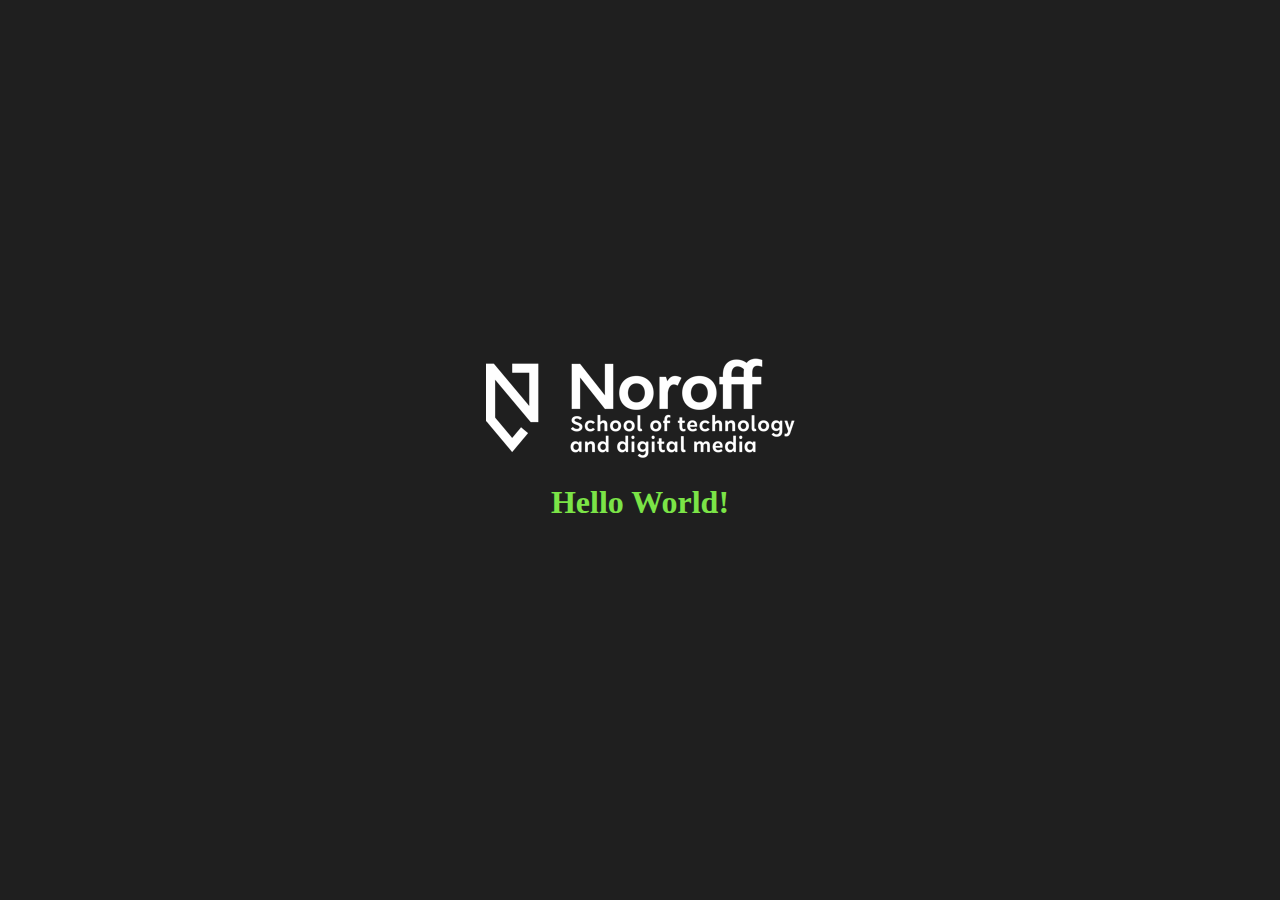
==== index.html @ c2b70118 "Initial commit" ====
<!DOCTYPE html>
<html lang="en">
<head>
  <meta charset="UTF-8">
  <meta name="viewport" content="width=device-width, initial-scale=1.0">
  <title>Example Title, replace me!</title>
  <link rel="stylesheet" href="src/css/styles.css">
</head>
<body class="centered">
  <div>
    <img src="/assets/images/noroff-logo.png" alt="Noroff Logo">
    <h1>Hello World!</h1>
  </div>
</body>
</html>
---- src/css/styles.css ----
/* Use import to split up your CSS into manageable chunks */
@import url("./_reset.css");
/* Files that are only needed to be imported are called partials */
/* These are marked with an underscore: */
@import url("./_variables.css");
/* Feel free to add as many of these imports as you need */

body {
  color: var(--color-primary);
  background-color: var(--color-secondary);
}

.centered {
  display: flex;
  justify-content: center;
  align-items: center;
  justify-content: center;
  text-align: center;
}
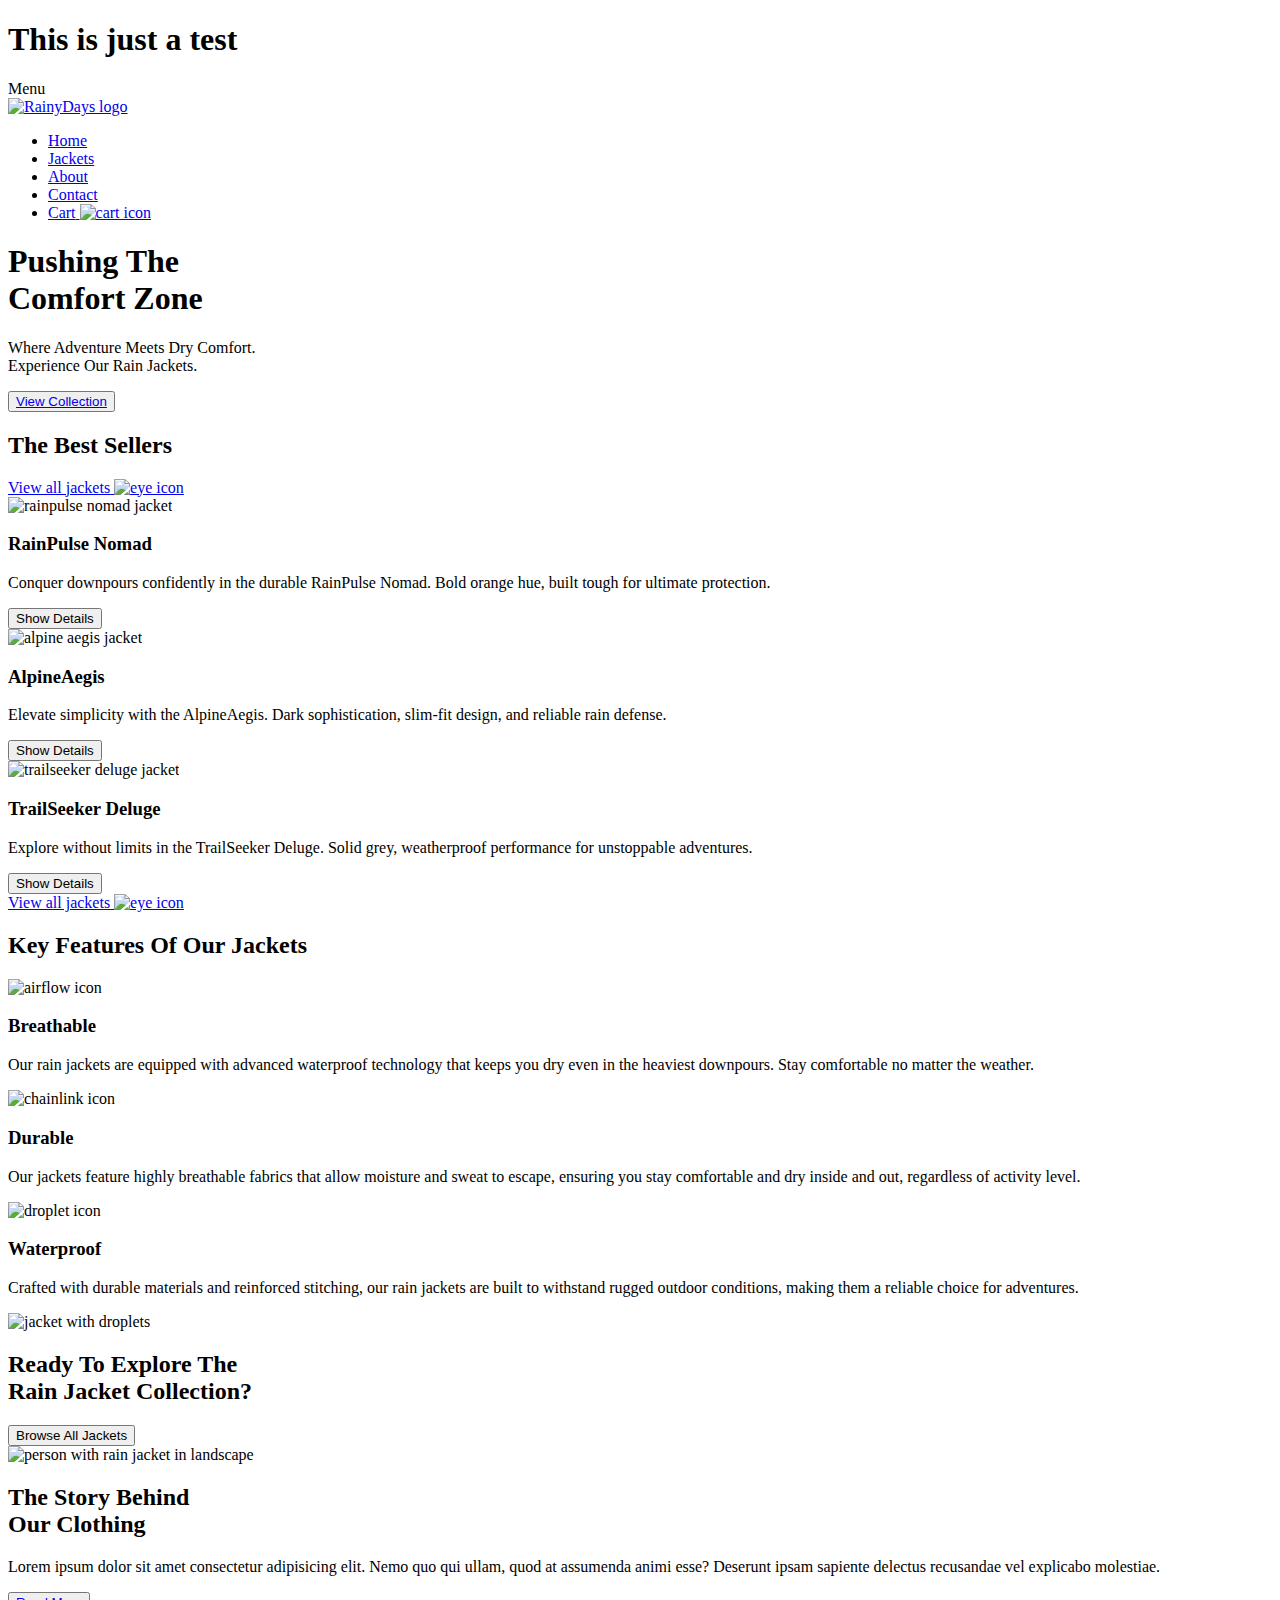
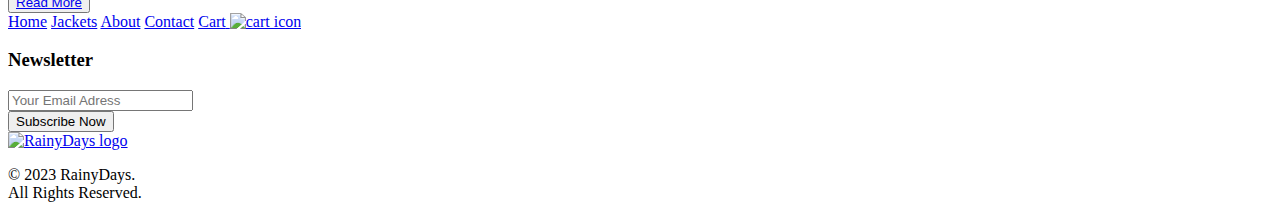
==== commit 3eda537f: "this is just a test" ====
--- a/index.html
+++ b/index.html
@@ -1,15 +1,195 @@
 <!DOCTYPE html>
 <html lang="en">
+
 <head>
   <meta charset="UTF-8">
+  <meta http-equiv="X-UA-Compatible" content="IE=edge">
   <meta name="viewport" content="width=device-width, initial-scale=1.0">
-  <title>Example Title, replace me!</title>
-  <link rel="stylesheet" href="src/css/styles.css">
+  <meta name="description"
+    content="Welcome to our online store for rain jackets. Discover the latest fashion trends and the best rain jackets. Stay dry in style.">
+  <link rel="preconnect" href="https://fonts.googleapis.com">
+  <link rel="preconnect" href="https://fonts.gstatic.com" crossorigin>
+  <link
+    href="https://fonts.googleapis.com/css2?family=Montserrat:wght@400;700&family=Open+Sans:wght@400;600;700&display=swap"
+    rel="stylesheet">
+  <link rel="stylesheet" href="/src/css/_styles.css">
+  <link rel="stylesheet" href="/src/css/_global.css">
+  <link rel="stylesheet" href="/src/css/_variables.css">
+  <title>Rainydays – jacket shop</title>
+  <script src="/js/nav.js" defer></script>
 </head>
-<body class="centered">
-  <div>
-    <img src="/assets/images/noroff-logo.png" alt="Noroff Logo">
-    <h1>Hello World!</h1>
+
+<body>
+  <header>
+
+    <h1>This is just a test</h1>
+
+    <div class="wrapper">
+
+      <div class="mobile-nav-toggle" id="mobile-nav-toggle" aria-controls="primary-navigation" aria-expanded="false">
+        <span class="sr-only">Menu</span></div>
+
+      <a href="index.html"><img class="logo" src="/images/logo-white.svg" alt="RainyDays logo"></a>
+
+      <nav>
+        <ul id="primary-navigation" data-visible="false" class="primary-navigation flex">
+          <li><a class="active" href="index.html">Home</a></li>
+          <li><a href="jackets.html">Jackets</a></li>
+          <li><a href="about.html">About</a></li>
+          <li><a href="contact.html">Contact</a></li>
+          <li><a href="cart.html" class="link-with-icon">
+              <span class="cart-text">Cart</span>
+              <img class="cart-icon" src="/images/cart-icon.svg" alt="cart icon">
+            </a>
+            </a></li>
+        </ul>
+      </nav>
+    </div>
+  </header>
+
+
+  <section class="hero">
+    <div class="container container--narrow">
+      <h1>Pushing The <br> Comfort Zone</h1>
+      <p class="subhead">Where Adventure Meets Dry Comfort. <br>
+        Experience Our Rain Jackets.</p>
+      <button class="button-2"><a href="jackets.html">View Collection</a></button>
+    </div>
+  </section>
+
+
+  <section class="bg-dark-gradient">
+    <div class="container">
+      <div class="upper-row">
+        <h2 class="bestseller-heading">The Best Sellers</h2>
+        <a class="view-all" href="jackets.html">
+          <span class="view-text">View all jackets</span>
+          <img class="view-icon" src="/images/view-icon.svg" alt="eye icon">
+        </a>
+
+      </div>
+      <div class="split">
+        <div class="content">
+          <img src="/images/image-1.jpg" alt="rainpulse nomad jacket">
+          <h3>RainPulse Nomad</h3>
+          <p>Conquer downpours confidently in the durable RainPulse Nomad. Bold orange hue, built tough for ultimate
+            protection.</p>
+          <a href="product.html"><button>Show Details</button></a>
+        </div>
+        <div class="content">
+          <img src="/images/image-2.jpg" alt="alpine aegis jacket">
+          <h3>AlpineAegis</h3>
+          <p>Elevate simplicity with the AlpineAegis. Dark sophistication, slim-fit design, and reliable rain defense.
+          </p>
+          <a href="product.html"><button>Show Details</button></a>
+        </div>
+        <div class="content desktop-only">
+          <img src="/images/image-3.jpg" alt="trailseeker deluge jacket">
+          <h3>TrailSeeker Deluge</h3>
+          <p>Explore without limits in the TrailSeeker Deluge. Solid grey, weatherproof performance for unstoppable
+            adventures.</p>
+          <a href="product.html"><button>Show Details</button></a>
+        </div>
+        <a class="view-all-mobile" href="jackets.html">
+          <span class="view-text">View all jackets</span>
+          <img class="view-icon" src="/images/view-icon.svg" alt="eye icon">
+        </a>
+      </div>
+    </div>
+  </section>
+
+  <section>
+    <div class="container">
+      <h2 class="features-heading">Key Features Of&nbsp;Our Jackets</h2>
+      <div class="split features">
+        <div>
+          <div class="icon-item">
+            <img src="/images/breathable.svg" alt="airflow icon">
+            <div class="icon-text">
+              <h3>Breathable</h3>
+              <p>Our rain jackets are equipped with advanced waterproof technology that keeps you dry even in the
+                heaviest downpours. Stay comfortable no matter the weather.</p>
+            </div>
+          </div>
+          <div class="icon-item">
+            <img src="/images/durable.svg" alt="chainlink icon">
+            <div class="icon-text">
+              <h3>Durable</h3>
+              <p>Our jackets feature highly breathable fabrics that allow moisture and sweat to escape, ensuring you
+                stay comfortable and dry inside and out, regardless of activity level.</p>
+            </div>
+          </div>
+          <div class="icon-item">
+            <img src="/images/waterproof.svg" alt="droplet icon">
+            <div class="icon-text">
+              <h3>Waterproof</h3>
+              <p>Crafted with durable materials and reinforced stitching, our rain jackets are built to withstand rugged
+                outdoor conditions, making them a reliable choice for adventures.</p>
+            </div>
+          </div>
+
+        </div>
+        <div><img class="droplets" src="/images/waterproof-red.jpg" alt="jacket with droplets"></div>
+      </div>
+    </div>
+  </section>
+
+  <section class="cta-sec">
+    <div class="container">
+      <div class="cta-con">
+        <h2>Ready To Explore The <br> Rain Jacket Collection?</h2>
+        <a href="jackets.html"><button>Browse All Jackets</button></a>
+      </div>
+    </div>
+  </section>
+
+  <section>
+    <div class="container">
+      <div class="split about">
+        <div><img class="lake" src="/images/lake.jpg" alt="person with rain jacket in landscape">
+        </div>
+        <div>
+          <h2>The Story Behind <br> Our Clothing</h2>
+          <p>Lorem ipsum dolor sit amet consectetur adipisicing elit. Nemo quo qui ullam, quod at assumenda animi esse?
+            Deserunt ipsam sapiente delectus recusandae vel explicabo molestiae.</p>
+          <button class="button-2"><a href="about.html">Read More</a></button>
+        </div>
+      </div>
+    </div>
+  </section>
+
+  <footer class="bg-dark">
+    <div class="container">
+      <div class="footer-menu">
+        <div class="footer-content col-1">
+          <a href="index.html">Home</a>
+          <a href="jackets.html">Jackets</a>
+          <a href="about.html">About</a>
+          <a href="contact.html">Contact</a>
+          <a href="cart.html" class="link-with-icon">
+            <span class="cart-text">Cart</span>
+            <img class="cart-icon" src="/images/cart-icon.svg" alt="cart icon">
+          </a>
+
+        </div>
+        <div class="footer-content col-2">
+          <h3>Newsletter</h3>
+          <form action="">
+            <input type="email" placeholder="Your Email Adress" required>
+            <br>
+            <button class="form-button" type="submit">Subscribe Now</button>
+          </form>
+        </div>
+        <div class="footer-content col-3">
+          <a href="index.html"><img class="footer-logo" src="/images/logo-white.svg" alt="RainyDays logo"></a>
+          <p>© 2023 RainyDays. <br> All Rights Reserved.</p>
+        </div>
+      </div>
+    </div>
+  </footer>
+
   </div>
+
 </body>
+
 </html>--- a/src/css/_variables.css
+++ b/src/css/_variables.css
@@ -0,0 +1,7 @@
+/* Use this file to store your useful variables */
+/* This could be colors, fonts, or padding sizes! */
+
+:root {
+  --color-primary: #7be447;
+  --color-secondary: #1f1f1f;
+}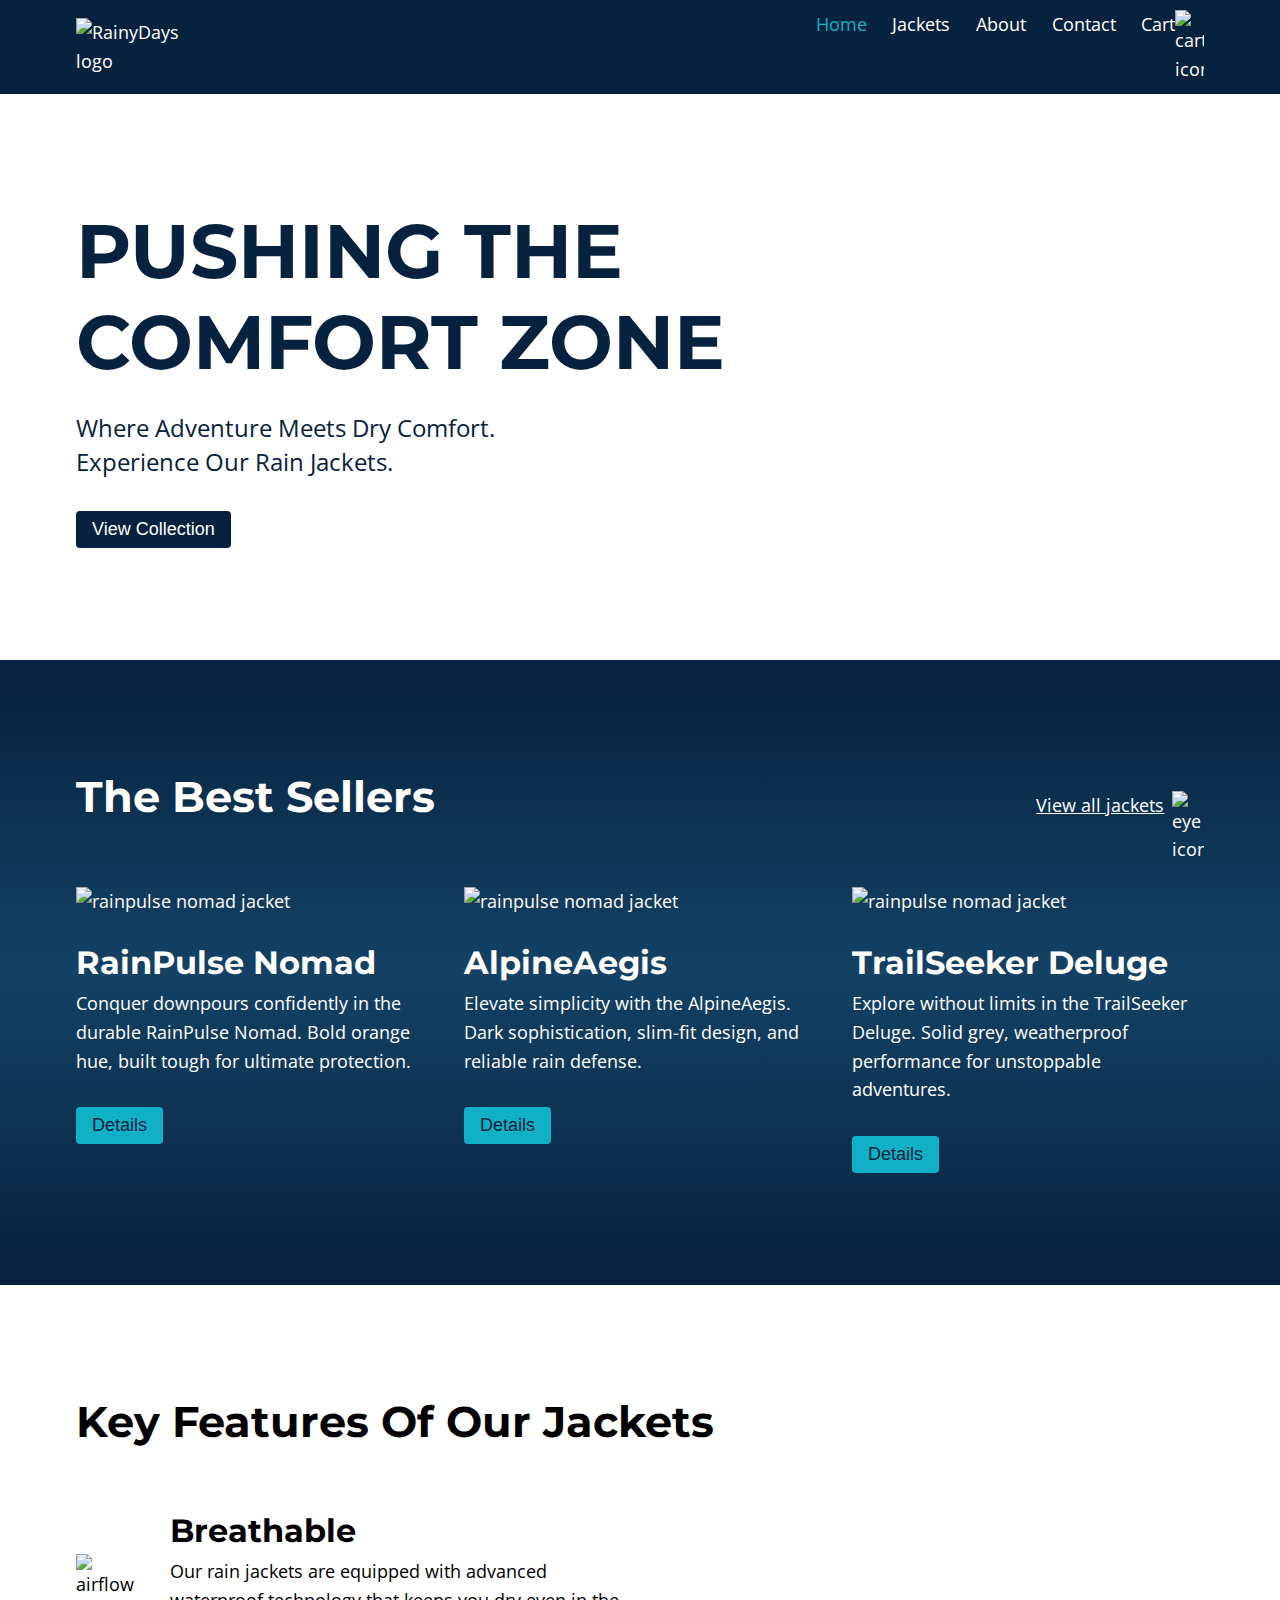
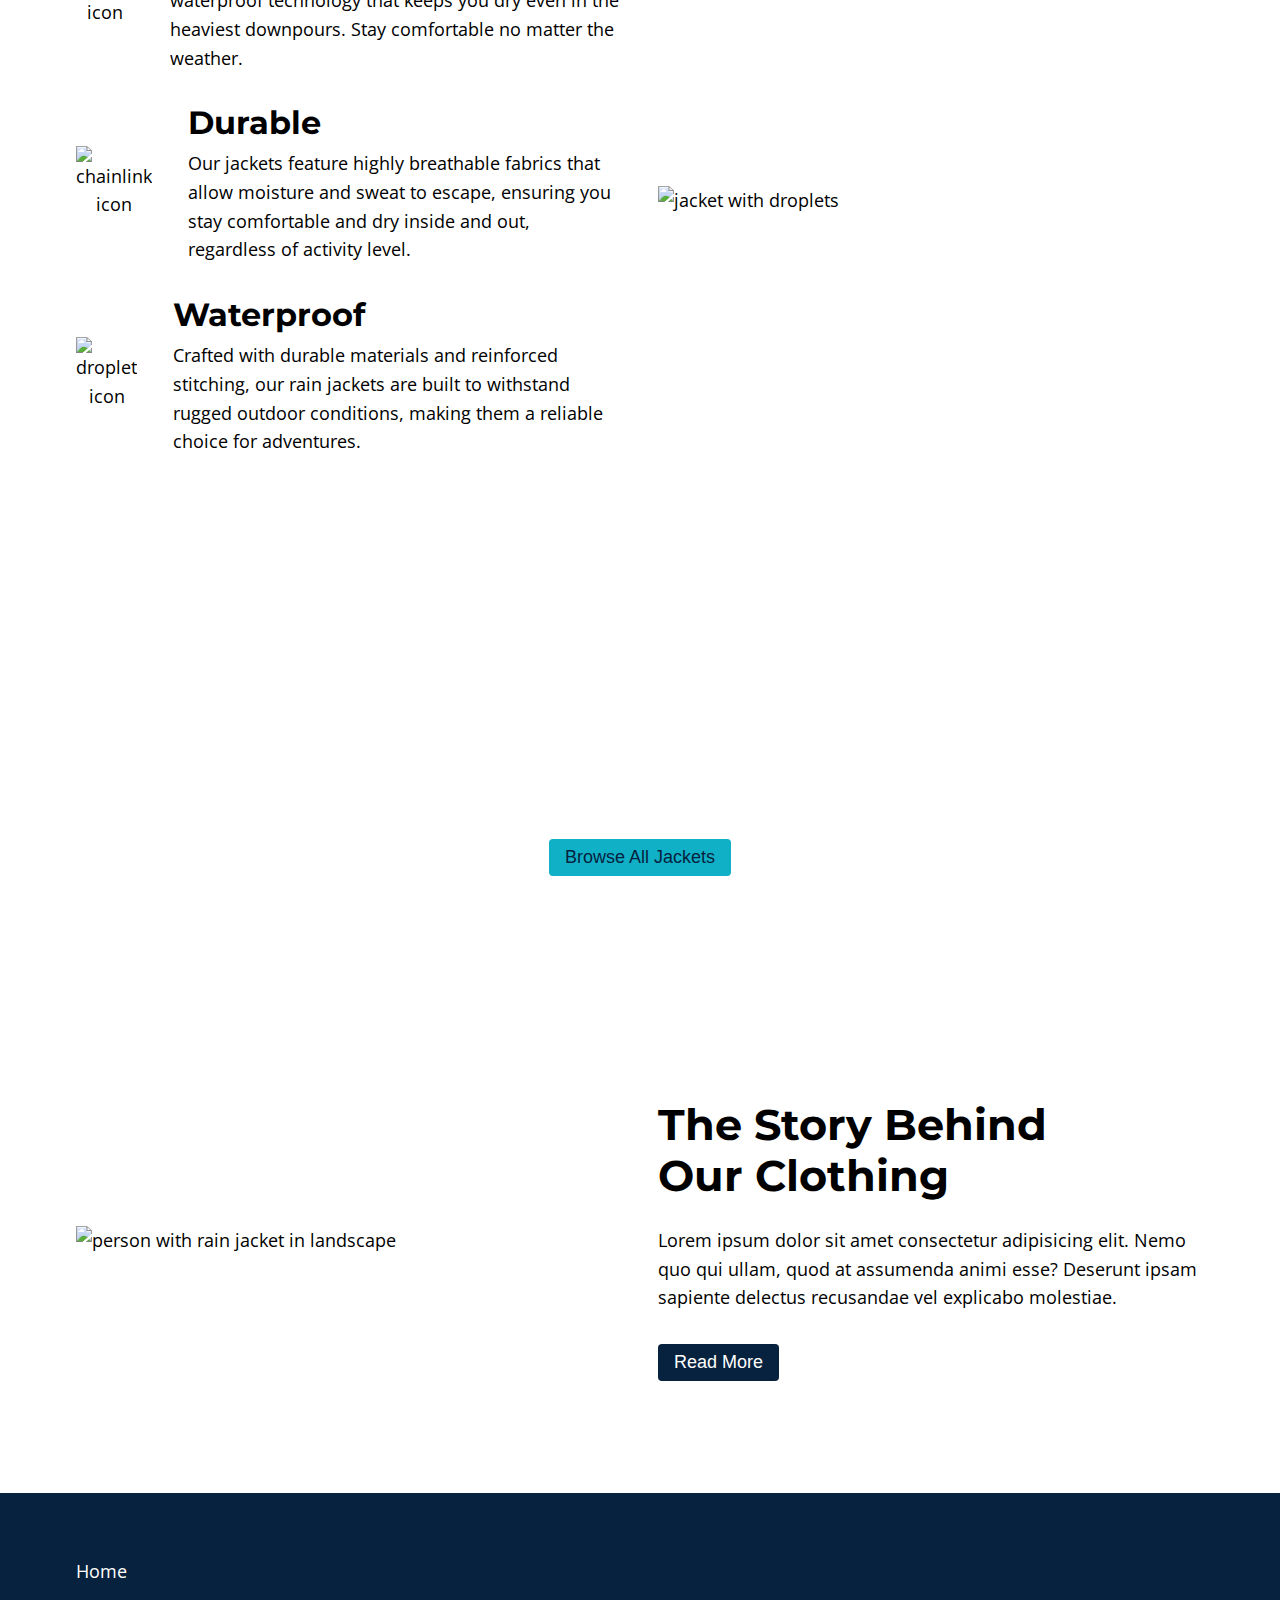
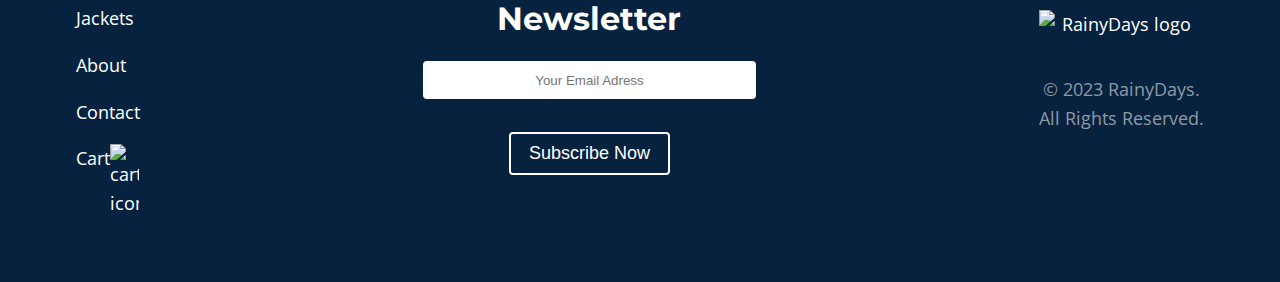
==== commit 20a09be9: "Responsive typography" ====
--- a/index.html
+++ b/index.html
@@ -9,9 +9,7 @@
     content="Welcome to our online store for rain jackets. Discover the latest fashion trends and the best rain jackets. Stay dry in style.">
   <link rel="preconnect" href="https://fonts.googleapis.com">
   <link rel="preconnect" href="https://fonts.gstatic.com" crossorigin>
-  <link
-    href="https://fonts.googleapis.com/css2?family=Montserrat:wght@400;700&family=Open+Sans:wght@400;600;700&display=swap"
-    rel="stylesheet">
+  <link href="https://fonts.googleapis.com/css2?family=Montserrat:wght@400;500;600;700&family=Open+Sans:wght@400;600;700&display=swap" rel="stylesheet">
   <link rel="stylesheet" href="/src/css/_styles.css">
   <link rel="stylesheet" href="/src/css/_global.css">
   <link rel="stylesheet" href="/src/css/_variables.css">
@@ -22,8 +20,6 @@
 <body>
   <header>
 
-    <h1>This is just a test</h1>
-
     <div class="wrapper">
 
       <div class="mobile-nav-toggle" id="mobile-nav-toggle" aria-controls="primary-navigation" aria-expanded="false">
@@ -33,7 +29,7 @@
 
       <nav>
         <ul id="primary-navigation" data-visible="false" class="primary-navigation flex">
-          <li><a class="active" href="index.html">Home</a></li>
+          <li><a class="active-page" href="index.html">Home</a></li>
           <li><a href="jackets.html">Jackets</a></li>
           <li><a href="about.html">About</a></li>
           <li><a href="contact.html">Contact</a></li>
@@ -70,25 +66,31 @@
       </div>
       <div class="split">
         <div class="content">
-          <img src="/images/image-1.jpg" alt="rainpulse nomad jacket">
+          <div class="image-hover">
+            <a href="product.html"><img src="/images/image-1.jpg" alt="rainpulse nomad jacket"></a>
+          </div>
           <h3>RainPulse Nomad</h3>
           <p>Conquer downpours confidently in the durable RainPulse Nomad. Bold orange hue, built tough for ultimate
             protection.</p>
-          <a href="product.html"><button>Show Details</button></a>
+          <a href="product.html"><button class="button">Details</button></a>
         </div>
         <div class="content">
-          <img src="/images/image-2.jpg" alt="alpine aegis jacket">
+          <div class="image-hover">
+            <a href="product.html"><img src="/images/image-2.jpg" alt="rainpulse nomad jacket"></a>
+          </div>
           <h3>AlpineAegis</h3>
           <p>Elevate simplicity with the AlpineAegis. Dark sophistication, slim-fit design, and reliable rain defense.
           </p>
-          <a href="product.html"><button>Show Details</button></a>
+          <a href="product.html"><button class="button">Details</button></a>
         </div>
         <div class="content desktop-only">
-          <img src="/images/image-3.jpg" alt="trailseeker deluge jacket">
+          <div class="image-hover">
+            <a href="product.html"><img src="/images/image-3.jpg" alt="rainpulse nomad jacket"></a>
+          </div>
           <h3>TrailSeeker Deluge</h3>
           <p>Explore without limits in the TrailSeeker Deluge. Solid grey, weatherproof performance for unstoppable
             adventures.</p>
-          <a href="product.html"><button>Show Details</button></a>
+          <a href="product.html"><button class="button">Details</button></a>
         </div>
         <a class="view-all-mobile" href="jackets.html">
           <span class="view-text">View all jackets</span>
@@ -138,7 +140,7 @@
     <div class="container">
       <div class="cta-con">
         <h2>Ready To Explore The <br> Rain Jacket Collection?</h2>
-        <a href="jackets.html"><button>Browse All Jackets</button></a>
+        <a href="jackets.html"><button class="button">Browse All Jackets</button></a>
       </div>
     </div>
   </section>
--- a/src/css/_styles.css
+++ b/src/css/_styles.css
@@ -0,0 +1,897 @@
+/* ====================
+   layout
+   ==================== */
+
+.bestseller-heading,
+.features-heading {
+  margin-bottom: 4rem;
+}
+
+.features,
+.about,
+.footer-menu {
+  align-items: center;
+}
+
+.hero,
+footer,
+section {
+  padding: 4rem 0;
+}
+
+.same-color {
+  padding: 2rem 0;
+} 
+
+
+@media (min-width: 40em) {
+
+  .hero,
+  section {
+    padding: 7rem 0;
+  }
+
+  .same-color {
+  padding: 4rem 0;
+} 
+}
+
+.container {
+  margin-inline: auto;
+  width: min(90%, 70.5rem);
+}
+
+.split {
+  display: flex;
+  flex-direction: column;
+}
+
+@media (min-width: 40em) {
+  .split {
+    flex-direction: row;
+  }
+
+  .split>* {
+    flex-basis: 100%;
+  }
+
+  .split>*+* {
+    margin-left: 2em;
+  }
+}
+
+.bg-dark-gradient {
+  background-image: linear-gradient(to bottom, #07223E, #144164, #07223E);
+  color: #fff;
+}
+
+.bg-dark {
+  background-color: var(--clr-primary);
+  color: #fff;
+}
+
+
+/* ==============
+   header / nav
+   ============== */
+
+header {
+  background-color: var(--clr-primary);
+}
+
+.flex {
+  display: flex;
+  gap: 1.6rem;
+}
+
+.logo {
+  width: 6em;
+  margin: 1em 0;
+}
+
+.link-with-icon {
+  display: flex;
+}
+
+.cart-icon {
+  width: 1.6em;
+}
+
+
+
+.wrapper {
+  margin-inline: auto;
+  width: min(90%, 70.5rem);
+  display: flex;
+  align-items: center;
+  justify-content: space-between;
+}
+
+.primary-navigation {
+  list-style: none;
+  padding: 0;
+  margin: 0;
+}
+
+nav a {
+  text-decoration: none;
+  color: #fff;
+  position: relative;
+}
+
+nav a:after {
+  content: "";
+  position: absolute;
+  background-color: var(--clr-contrast);
+  height: 2px;
+  width: 0%;
+  left: 0;
+  bottom: -8px;
+  transition: 250ms;
+}
+
+nav a:hover:after {
+  width: 100%;
+}
+
+
+.active-page {
+  color: var(--clr-contrast);
+}
+
+.mobile-nav-toggle {
+  display: none;
+}
+
+@media (max-width: 40em) {
+  .primary-navigation {
+    gap: 2em;
+
+    position: fixed;
+    z-index: 1000;
+    inset: 0 0 0 30%;
+
+    flex-direction: column;
+    padding: min(30vh, 10rem) 2rem;
+
+    background: #031222;
+    transform: translateX(100%);
+    transition: transform 350ms ease-out;
+  }
+
+  .primary-navigation[data-visible="true"] {
+    transform: translateX(0%);
+  }
+
+  .mobile-nav-toggle {
+    position: absolute;
+    background: url(/images/burger-menu.svg);
+    background-repeat: no-repeat;
+    width: 2rem;
+    border: 0;
+    aspect-ratio: 1;
+    top: 1.3rem;
+    right: 2rem;
+    z-index: 9999;
+    display: block;
+  }
+
+  .mobile-nav-toggle[aria-expanded="true"] {
+    background-image: url(/images/close-circle.svg);
+  }
+}
+
+.sr-only {
+  display: none;
+}
+
+
+/* ====================
+   hero section
+   ==================== */
+
+.hero {
+  background-image: url('/images/hero-img-extended-flipped.jpg');
+  color: var(--clr-primary)
+}
+
+.hero-about {
+  background-image: url('/images/about-hero.jpg');
+  color: #fff;
+}
+
+.hero-jackets {
+  background-image: url('/images/jackets-banner.jpg');
+  color: #fff;
+  background-position: left center;
+  background-size: cover;
+  background-repeat: no-repeat;
+}
+
+.hero,
+.hero-about, 
+.hero-about2 {
+  background-size: cover;
+  background-repeat: no-repeat;
+  background-position: center center;
+  width: 100%;
+
+}
+
+.hero-about2 {
+background-image: url('/images/about2-hero.jpg');
+color: #fff;
+
+}
+
+@media (max-width: 40em) {
+  .hero {
+    
+    background-image: url('/images/hero-mobile.jpg');
+  }
+}
+
+
+.subhead,
+.subhead-about {
+  font-size: var(--fs-400);
+  line-height: 1.4;
+  margin-top: 1em;
+}
+
+.subhead-about {
+  max-width: 25em;
+}
+
+
+
+/* ====================
+   bestseller section 
+   ==================== */
+
+.content img {
+  margin-bottom: 1.6em;
+  width: 100%;
+}
+
+
+
+@media (max-width: 40em) {
+  .content {
+    margin-bottom: 3em;
+  }
+
+  .desktop-only {
+    display: none;
+  }
+  
+}
+
+.upper-row {
+  display: flex;
+  justify-content: space-between;
+  align-items: baseline;
+}
+
+
+
+.view-all-mobile,
+.view-all {
+  display: flex;
+  gap: 0.4em;
+  transition: 250ms;
+}
+
+.view-all-mobile:hover ,.view-all:hover {
+  color: var(--clr-contrast);
+}
+
+.view-text {
+  text-decoration: underline;
+}
+
+.view-icon {
+  width: 1.8em;
+}
+
+@media (max-width: 40em) {
+
+  .view-all {
+    display: none;
+  }
+}
+
+@media (min-width: 40em) {
+
+  .view-all-mobile {
+    display: none;
+  }
+}
+
+/* ====================
+   features section
+   ==================== */
+
+.icon-item {
+  align-items: center;
+  text-align: center;
+}
+
+.icon-item img {
+  width: 30%;
+  margin-bottom: 2em;
+  text-align: center;
+  margin-left: auto;
+  margin-right: auto;
+}
+
+@media (max-width: 40em) {
+  .droplets {
+    display: none;
+  }
+}
+
+@media (min-width: 40em) {
+  .icon-item {
+    display: flex;
+    gap: 2em;
+    text-align: left;
+  }
+
+  .icon-item img {
+    width: 20%;
+  }
+
+  .features-heading::after {
+    content: "\A";
+    white-space: pre;
+  }
+
+}
+
+/* ==============
+   cta section
+   ============== */
+
+.cta-sec {
+  background-image: url('/images/CTA\ section.jpg');
+  background-size: cover;
+  background-repeat: no-repeat;
+  background-position: center center;
+  width: 100%;
+  color: #fff;
+
+
+}
+
+.cta-con {
+  justify-content: center;
+  align-items: center;
+  text-align: center;
+
+}
+
+/* ===============
+   about section
+   =============== */
+
+@media (max-width: 40em) {
+  .lake {
+    margin-bottom: 3em;
+  }
+}
+
+/* ===============
+   contact information section
+   =============== */
+
+.contact-info-icon {
+  display: flex;
+  align-items: center;
+  gap: 1em;
+}
+
+.contact-info-icon img {
+  width: 4em;
+  margin-bottom: 1.4em;
+}
+
+/* ===============
+   FAQ section
+   =============== */
+
+  .faq {
+    margin-top: 2rem;
+    padding-bottom: 1rem;
+    border-bottom: 2px solid #7C8B9E;
+    cursor: pointer;
+  }
+
+  .question {
+    display: flex;
+    justify-content: space-between;
+    align-items: center;
+  }
+
+  .question h4 {
+    font-size: var(--fs-300);
+    font-weight: 400;
+  }
+
+  .answer {
+    max-height: 0;
+    overflow: hidden;
+    transition: max-height 250ms ease;
+  }
+
+  .answer p {
+    padding-top: 1rem ;
+    line-height: 1.6;
+    font-size: var(--fs-300);
+  }
+
+  .faq.active .answer {
+    max-height: 300px;
+    animation: fade 250ms ease-in-out;
+  }
+
+  .faq.active svg {
+    transform: rotate(180deg);
+  }
+
+  svg {
+    transition: transform 250ms ease-in;
+  }
+
+  @keyframes fade {
+    from {
+      opacity: 0;
+      transform: translateY(-10px);
+    }
+    to {
+      opacity: 1;
+      transform: translateY(0px);
+    }
+  }
+
+
+/* ===============
+   send a message section
+   =============== */
+
+.message-section {
+  display: flex;
+  gap: 1.6rem;
+  align-items: center;
+}
+
+.happy-guy {
+  max-width: 50%;
+  height: fit-content;
+}
+
+@media (max-width: 40em) {
+  .happy-guy {
+    display: none;
+  }
+}
+
+.message-section form {
+  margin: 0 auto;
+}
+
+.message-section label {
+  display: block;
+  margin: .6em 0;
+  font-weight: 600;
+}
+
+.message-section input[type="text"],
+.message-section input[type="email"],
+.message-section textarea {
+  width: 100%;
+  padding: .4rem;
+}
+
+/* =============
+   Product grid
+   ============= */
+
+  .product-grid {
+    display: grid;
+    gap: .125rem;
+    grid-template-columns: 
+    repeat(auto-fit, minmax(20rem, 1fr)); 
+  }
+
+  .card img {
+    margin-bottom: 1em;
+  }
+
+  @media (max-width: 45em) {
+    .product-grid {
+      grid-template-columns: 
+      repeat(auto-fit, minmax(15rem, 1fr));
+    }
+  }
+
+  .card {
+    padding: 1em;
+  }
+
+  .card-img {
+    width: 100%;
+    object-fit: cover;
+  }
+
+
+  /* =============
+   about page
+   ============= */
+
+  .right-align {
+    text-align: right;
+  }
+
+  @media (max-width: 40em) {
+    .right-align {
+      text-align: left;
+    }
+
+    .reverse {
+      flex-direction: column-reverse;
+    }
+
+    .about-heading {
+      margin-top: 1em;
+
+    }
+
+  }
+
+   /* =============
+   cart
+   ============= */
+
+   .payment-container {
+    display: flex;
+    background: url(/images/cart-bg.jpg);
+    background-size: cover;
+    flex-direction: column;
+    outline: none; border: none;
+    transition: all .2s linear;
+   }
+
+   .product-info, .payment-container form {
+    padding: 1.5rem;
+    background: #fff;
+    margin-top: 2em;
+    margin-bottom: 4em;
+    margin-inline: auto;
+    width: min(90%, 50.5rem);
+   }
+
+   .product-info {
+    margin-bottom: 0;
+   }
+   
+   .upperpart {
+    display: flex;
+    gap: 1em;
+    flex-wrap: wrap;
+    margin-bottom: 1em;
+    margin-top: 1em;
+   }
+
+   .final-cost {
+    display: flex;
+    justify-content: space-between;
+   }
+
+   .payment-container form .row {
+    display: flex;
+    flex-wrap: wrap;
+    gap: 1rem;
+   }
+
+   .payment-container form .row .col {
+    flex: 1 1 15em;
+   }
+
+   .payment-container .title {
+    font-size: var(--fs-300);
+    color: var(--clr-primary);
+    padding-bottom: 0.4em;
+    text-transform: uppercase;
+    margin: 0;
+   }
+
+
+   .payment-container form .row .col .inputBox {
+    margin:1em 0;
+   }
+
+   .payment-container form .row .col .inputBox span {
+    margin-bottom: .3em;
+    display: block;
+   }
+
+   .payment-container form .row .col .inputBox input {
+    width: 100%;
+    border: 1px solid #ccc;
+    padding: 0.6em 1em;
+    font-size: var(--fs-300);
+    text-transform: none;
+   }
+
+   .payment-container form .row .col .inputBox input:focus {
+    border: 1px solid #000;
+   }
+
+   .payment-container form .row .col .flex-container {
+    display: flex;
+    gap: 1em;
+   }
+
+   .payment-container form .row .col .flex-container .inputBox {
+    margin-top: 0.3em;
+   }
+
+   .payment-container form .row .col .inputBox img{
+    height: 2.125em;
+    margin-top: .625em;
+    filter: drop-shadow(0 0 1px #000);
+   }
+
+   .payment-container form .submit-btn {
+    width: 100%;
+    padding: 0.75em;
+    font-size: var(--fs-300);
+    background: var(--clr-primary);
+    color: #fff;
+    margin: 1em 0;
+    cursor: pointer;
+    border: none;
+    text-align: center;
+    border-radius: 4px;
+    
+   }
+
+   .payment-container form .submit-btn:hover {
+    background: var(--btn-hover);
+   }
+
+   .left-info {
+    background: url(/images/image-1-mini.jpg);
+    background-size: cover;
+    width: 6.25em;
+    height: 6.25em;
+   }
+
+   .right-info {
+    display: flex;
+    flex-direction: column;
+    justify-content: space-between;
+
+    
+   }
+
+   .right-info div {
+    justify-content: space-between;
+    display: flex;
+    width: 100%;
+   }
+
+   .right-info h4 {
+    margin: 0;
+   }
+
+   .jacket-size, .jacket-quantity {
+    width: 35%;
+    
+   }
+
+   /* =============
+   checkout complete
+   ============= */
+  
+   .complete-info {
+    text-align: center;
+    display: flex;
+    flex-direction: column;
+    align-items: center;
+    gap: 2em;
+    padding: 6em;
+    background: #fff;
+    text-transform: none;
+ 
+    
+   }
+
+   .complete-info-wrapper{
+    margin: 12em auto;
+    max-width: 90%;
+   }
+   
+   .checkmark-1 {
+    width: 6em;
+   }
+
+   .complete-info p, .complete-info  h2  {
+    margin: 0;
+    
+   }
+
+   /* =============
+   Product details
+   ============= */
+
+   .product-right-col {
+    display: flex;
+    flex-direction: column;
+    gap: 1.4em;
+   }
+
+   .prod-img {
+    margin-bottom: 2em;
+   }
+
+   .product-right-col p {
+    margin: 0;
+   }
+
+   .sizes {
+    display: flex;
+    gap: 1em;
+   }
+
+   .size {
+    display: flex;
+    border: 1px solid #000;
+    width: 2em;
+    aspect-ratio: 1;
+    text-align: center;
+    align-items: center;
+    justify-content: center;
+    }
+
+    .jacket-colors {
+      display: flex;
+      gap: 1em;
+    }
+
+    .jacket-thumb {
+      width: 18%;
+    }
+
+    .line {
+      border-top: 1px solid rgb(45, 45, 45);
+    }
+
+    .pricetag {
+      font-weight: bold;
+    }
+
+    .prod-dropdown {
+    margin-top: 2rem;
+    padding-bottom: 0.4rem;
+    border-bottom: 1px solid rgb(45, 45, 45);
+    cursor: pointer;
+    }
+
+    .txt-arrow {
+    display: flex;
+    justify-content: space-between;
+    align-items: center;
+    text-transform: uppercase;
+    gap: 1em;
+    }
+   
+
+/* =============
+   footer
+   ============= */
+
+.footer-menu {
+  display: flex;
+  justify-content: space-between;
+}
+
+@media (max-width: 45em) {
+  .footer-menu {
+    flex-direction: column;
+  }
+}
+
+.footer-content {
+  text-align: center;
+}
+
+.footer-menu form input {
+  width: 25em;
+  height: 2.8em;
+  border-radius: 4px;
+  text-align: center;
+  margin-top: 1.25em;
+  margin-bottom: 2.5em;
+  border: none;
+}
+
+.footer-menu .form-button {
+  background: transparent;
+  border: 2px solid #fff;
+  color: #fff;
+  border-radius: 4px;
+  font-size: var(--fs-300);
+  padding: 0.5em 1em;
+  transition: 250ms;
+  
+}
+
+.form-button:hover {
+  transform: scale(1.1);
+}
+
+
+.footer-logo {
+  width: 10rem;
+}
+
+.col-1 {
+  display: flex;
+  gap: 2em;
+  margin-bottom: 4em;
+}
+
+.col-1 a:hover {
+  color: var(--clr-contrast);
+}
+
+
+@media (min-width: 45em) {
+  .col-1 {
+    flex-direction: column;
+    gap: 1em;
+    margin-bottom: 0;
+    text-align: left;
+
+
+  }
+}
+
+.col-2 {
+  margin-bottom: 4em;
+}
+
+@media (min-width: 45em) {
+  .col-2 {
+    margin-bottom: 0;
+
+
+  }
+}
+
+.col-3 {
+  display: flex;
+  flex-direction: column;
+  gap: 2em;
+}
+
+.col-3 p {
+  color: rgb(142, 153, 165);
+}
+
+
+/* ====================
+   Microinteractions 
+   ==================== */
+
+   .image-hover {
+    transition: 250ms;
+   }
+
+   .image-hover:hover {
+    filter: brightness(1.2);
+   }
+
+   --- a/src/css/_global.css
+++ b/src/css/_global.css
@@ -0,0 +1,145 @@
+/* ====================
+   global styles
+   ==================== */
+
+:root {
+  --clr-primary: #07223E;
+  --btn-hover: #1a3c61;
+  --clr-contrast: #10B0C6;
+  --btn2-hover:#58d7e7;
+  --clr-neutral: #C8D1D6;
+
+  --ff-primary: 'Open Sans', sans-serif;
+  --ff-heading: 'Montserrat', sans-serif;
+
+  --fs-300: clamp(1rem, 0.9565rem + 0.2174vw, 1.125rem);
+  --fs-400: clamp(1.2rem, 1.0959rem + 0.5207vw, 1.4994rem);
+  --fs-500: clamp(1.44rem, 1.2457rem + 0.9717vw, 1.9988rem);
+  --fs-600: clamp(1.7281rem, 1.4025rem + 1.6283vw, 2.6644rem);
+  --fs-700: clamp(2.0738rem, 1.5596rem + 2.5707vw, 3.5519rem);
+  --fs-800: clamp(2.4881rem, 1.7066rem + 3.9076vw, 4.735rem);
+}
+
+/* ====================
+       components
+       ==================== */
+
+.button {
+  display: inline-block;
+  padding: 0.5rem 1rem;
+  font-size: var(--fs-300);
+  background-color: var(--clr-contrast);
+  color: var(--clr-primary);
+  border: none;
+  border-radius: 4px;
+  cursor: pointer;
+  position: relative;
+  z-index: 1;
+  transition: 250ms;
+}
+
+.button:hover {
+  transform: scale(1.1);
+  background-color: var(--btn2-hover);
+}
+
+.button-2 {
+  display: inline-block;
+  padding: 0.5rem 1rem;
+  font-size: var(--fs-300);
+  background-color: var(--clr-primary);
+  color: #fff;
+  border: none;
+  border-radius: 4px;
+  cursor: pointer;
+  position: relative;
+  z-index: 1;
+  transition: 250ms;
+}
+
+.button-2:hover {
+  transform: scale(1.1);
+  background-color: var(--btn-hover);
+}
+
+.wide {
+  width: 100%;
+}
+
+.wide:hover {
+  transform: scale(1);
+}
+
+* {
+  box-sizing: border-box;
+}
+
+body,
+h1,
+h2,
+h3,
+p {
+  margin: 0;
+}
+
+body {
+  font-family: var(--ff-primary);
+  font-weight: 400;
+  font-size: var(--fs-300);
+  line-height: 1.6;
+
+  overflow-x: hidden;
+}
+
+/* ====================
+     typography
+     ==================== */
+
+
+h1, h2, h3, h4 {
+  font-family: var(--ff-heading);
+  line-height: 1.2;
+}     
+
+
+h1 {
+  font-weight: 700;
+  font-size: var(--fs-800);
+  text-transform: uppercase;
+  
+}
+
+
+h2 {
+  font-weight: 700;
+  font-size: var(--fs-600);
+  margin-bottom: 1.5rem;
+}
+
+h3 {
+  font-weight: 700;
+  font-size: var(--fs-500);
+  margin-bottom: 0.4rem;
+}
+
+h4 {
+  font-size: var(--fs-400);
+}
+
+p {
+  margin-bottom: 2rem;
+}
+
+a {
+  color: #fff;
+  text-decoration: none;
+}
+
+img {
+  max-width: 100%;
+  display: block;
+}
+
+.bold {
+  font-weight: 700;
+}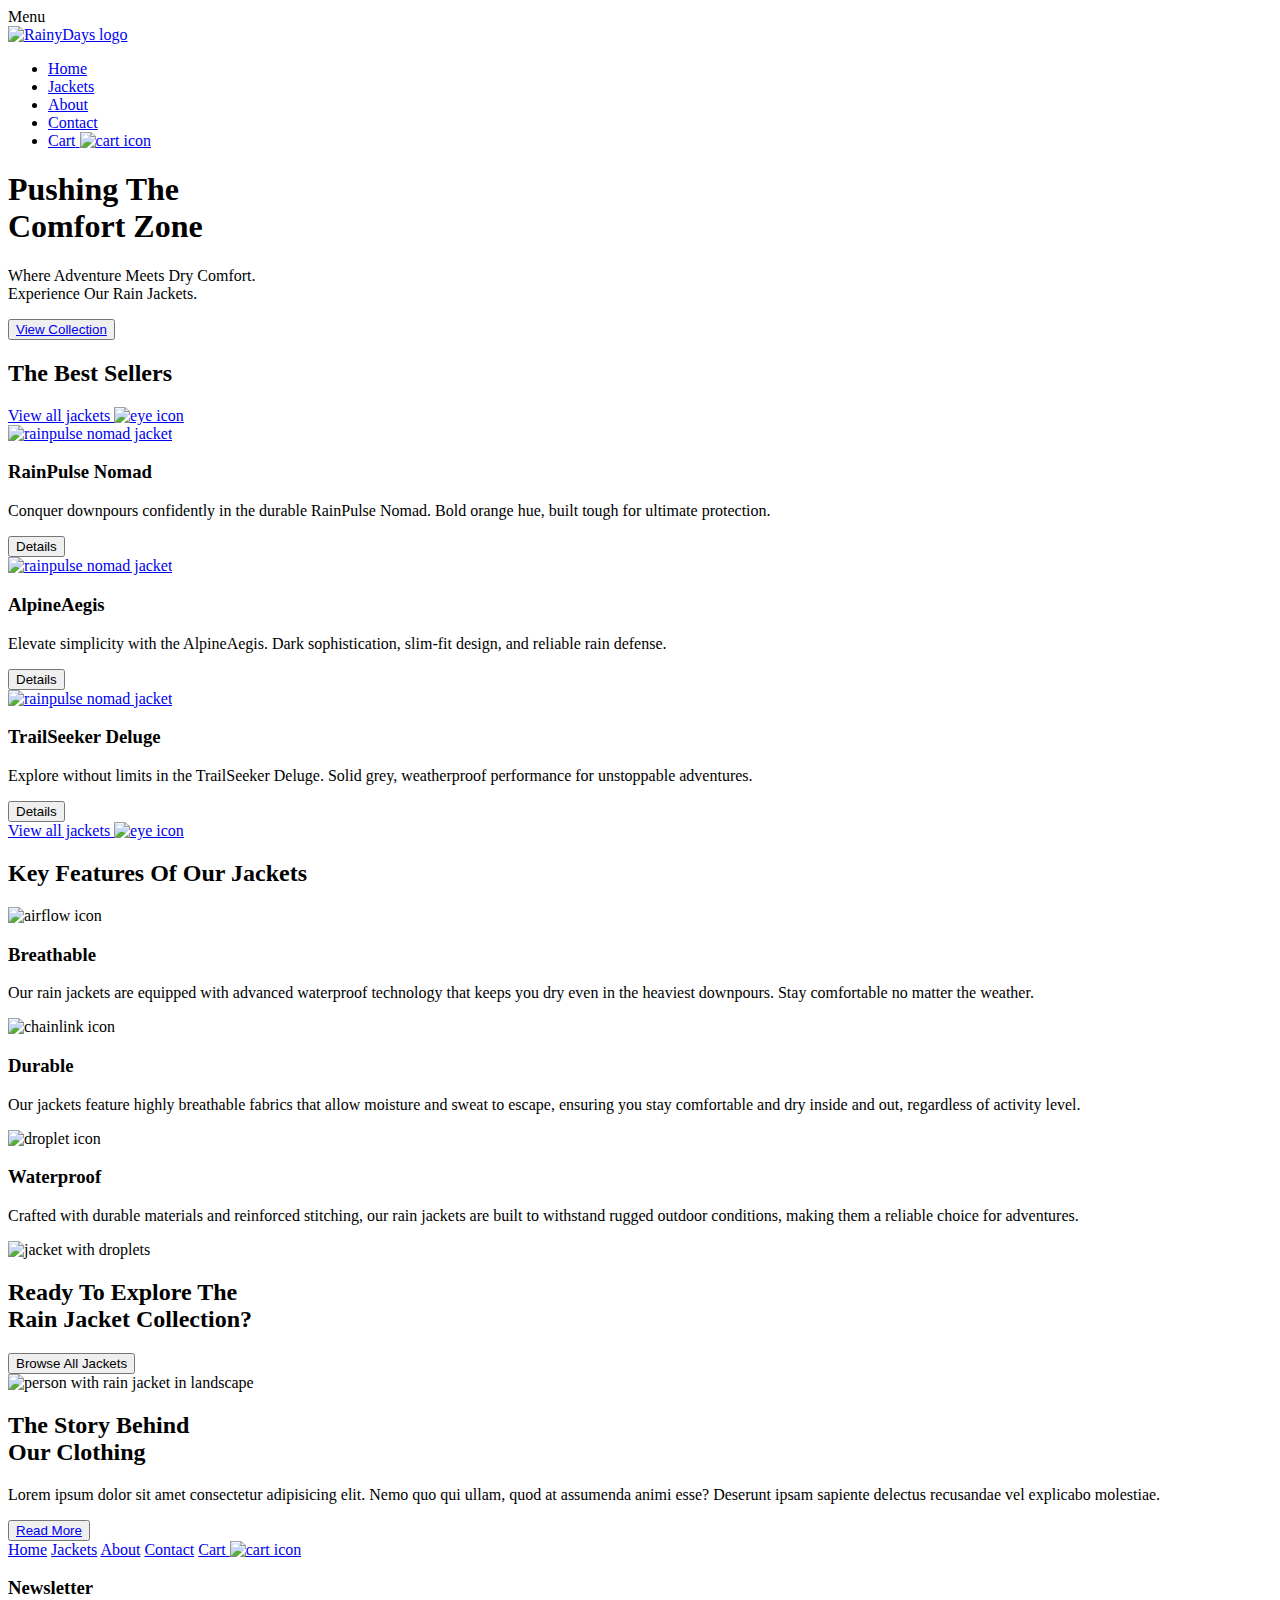
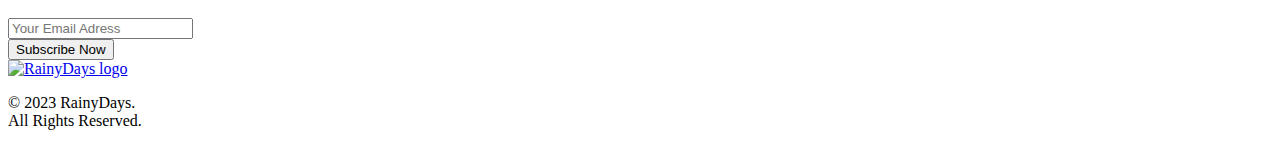
==== commit fd48ffaa: "link slash remove" ====
--- a/index.html
+++ b/index.html
@@ -10,9 +10,8 @@
   <link rel="preconnect" href="https://fonts.googleapis.com">
   <link rel="preconnect" href="https://fonts.gstatic.com" crossorigin>
   <link href="https://fonts.googleapis.com/css2?family=Montserrat:wght@400;500;600;700&family=Open+Sans:wght@400;600;700&display=swap" rel="stylesheet">
-  <link rel="stylesheet" href="/src/css/_styles.css">
-  <link rel="stylesheet" href="/src/css/_global.css">
-  <link rel="stylesheet" href="/src/css/_variables.css">
+  <link rel="stylesheet" href="styles.css">
+  <link rel="stylesheet" href="global.css">
   <title>Rainydays – jacket shop</title>
   <script src="/js/nav.js" defer></script>
 </head>
@@ -25,7 +24,7 @@
       <div class="mobile-nav-toggle" id="mobile-nav-toggle" aria-controls="primary-navigation" aria-expanded="false">
         <span class="sr-only">Menu</span></div>
 
-      <a href="index.html"><img class="logo" src="/images/logo-white.svg" alt="RainyDays logo"></a>
+      <a href="index.html"><img class="logo" src="images/logo-white.svg" alt="RainyDays logo"></a>
 
       <nav>
         <ul id="primary-navigation" data-visible="false" class="primary-navigation flex">
@@ -35,7 +34,7 @@
           <li><a href="contact.html">Contact</a></li>
           <li><a href="cart.html" class="link-with-icon">
               <span class="cart-text">Cart</span>
-              <img class="cart-icon" src="/images/cart-icon.svg" alt="cart icon">
+              <img class="cart-icon" src="images/cart-icon.svg" alt="cart icon">
             </a>
             </a></li>
         </ul>
@@ -60,14 +59,14 @@
         <h2 class="bestseller-heading">The Best Sellers</h2>
         <a class="view-all" href="jackets.html">
           <span class="view-text">View all jackets</span>
-          <img class="view-icon" src="/images/view-icon.svg" alt="eye icon">
+          <img class="view-icon" src="images/view-icon.svg" alt="eye icon">
         </a>
 
       </div>
       <div class="split">
         <div class="content">
           <div class="image-hover">
-            <a href="product.html"><img src="/images/image-1.jpg" alt="rainpulse nomad jacket"></a>
+            <a href="product.html"><img src="images/image-1.jpg" alt="rainpulse nomad jacket"></a>
           </div>
           <h3>RainPulse Nomad</h3>
           <p>Conquer downpours confidently in the durable RainPulse Nomad. Bold orange hue, built tough for ultimate
@@ -76,7 +75,7 @@
         </div>
         <div class="content">
           <div class="image-hover">
-            <a href="product.html"><img src="/images/image-2.jpg" alt="rainpulse nomad jacket"></a>
+            <a href="product.html"><img src="images/image-2.jpg" alt="rainpulse nomad jacket"></a>
           </div>
           <h3>AlpineAegis</h3>
           <p>Elevate simplicity with the AlpineAegis. Dark sophistication, slim-fit design, and reliable rain defense.
@@ -85,7 +84,7 @@
         </div>
         <div class="content desktop-only">
           <div class="image-hover">
-            <a href="product.html"><img src="/images/image-3.jpg" alt="rainpulse nomad jacket"></a>
+            <a href="product.html"><img src="images/image-3.jpg" alt="rainpulse nomad jacket"></a>
           </div>
           <h3>TrailSeeker Deluge</h3>
           <p>Explore without limits in the TrailSeeker Deluge. Solid grey, weatherproof performance for unstoppable
@@ -94,7 +93,7 @@
         </div>
         <a class="view-all-mobile" href="jackets.html">
           <span class="view-text">View all jackets</span>
-          <img class="view-icon" src="/images/view-icon.svg" alt="eye icon">
+          <img class="view-icon" src="images/view-icon.svg" alt="eye icon">
         </a>
       </div>
     </div>
@@ -106,7 +105,7 @@
       <div class="split features">
         <div>
           <div class="icon-item">
-            <img src="/images/breathable.svg" alt="airflow icon">
+            <img src="images/breathable.svg" alt="airflow icon">
             <div class="icon-text">
               <h3>Breathable</h3>
               <p>Our rain jackets are equipped with advanced waterproof technology that keeps you dry even in the
@@ -114,7 +113,7 @@
             </div>
           </div>
           <div class="icon-item">
-            <img src="/images/durable.svg" alt="chainlink icon">
+            <img src="images/durable.svg" alt="chainlink icon">
             <div class="icon-text">
               <h3>Durable</h3>
               <p>Our jackets feature highly breathable fabrics that allow moisture and sweat to escape, ensuring you
@@ -122,7 +121,7 @@
             </div>
           </div>
           <div class="icon-item">
-            <img src="/images/waterproof.svg" alt="droplet icon">
+            <img src="images/waterproof.svg" alt="droplet icon">
             <div class="icon-text">
               <h3>Waterproof</h3>
               <p>Crafted with durable materials and reinforced stitching, our rain jackets are built to withstand rugged
@@ -131,7 +130,7 @@
           </div>
 
         </div>
-        <div><img class="droplets" src="/images/waterproof-red.jpg" alt="jacket with droplets"></div>
+        <div><img class="droplets" src="images/waterproof-red.jpg" alt="jacket with droplets"></div>
       </div>
     </div>
   </section>
@@ -148,7 +147,7 @@
   <section>
     <div class="container">
       <div class="split about">
-        <div><img class="lake" src="/images/lake.jpg" alt="person with rain jacket in landscape">
+        <div><img class="lake" src="images/lake.jpg" alt="person with rain jacket in landscape">
         </div>
         <div>
           <h2>The Story Behind <br> Our Clothing</h2>
@@ -170,7 +169,7 @@
           <a href="contact.html">Contact</a>
           <a href="cart.html" class="link-with-icon">
             <span class="cart-text">Cart</span>
-            <img class="cart-icon" src="/images/cart-icon.svg" alt="cart icon">
+            <img class="cart-icon" src="images/cart-icon.svg" alt="cart icon">
           </a>
 
         </div>
@@ -183,7 +182,7 @@
           </form>
         </div>
         <div class="footer-content col-3">
-          <a href="index.html"><img class="footer-logo" src="/images/logo-white.svg" alt="RainyDays logo"></a>
+          <a href="index.html"><img class="footer-logo" src="images/logo-white.svg" alt="RainyDays logo"></a>
           <p>© 2023 RainyDays. <br> All Rights Reserved.</p>
         </div>
       </div>
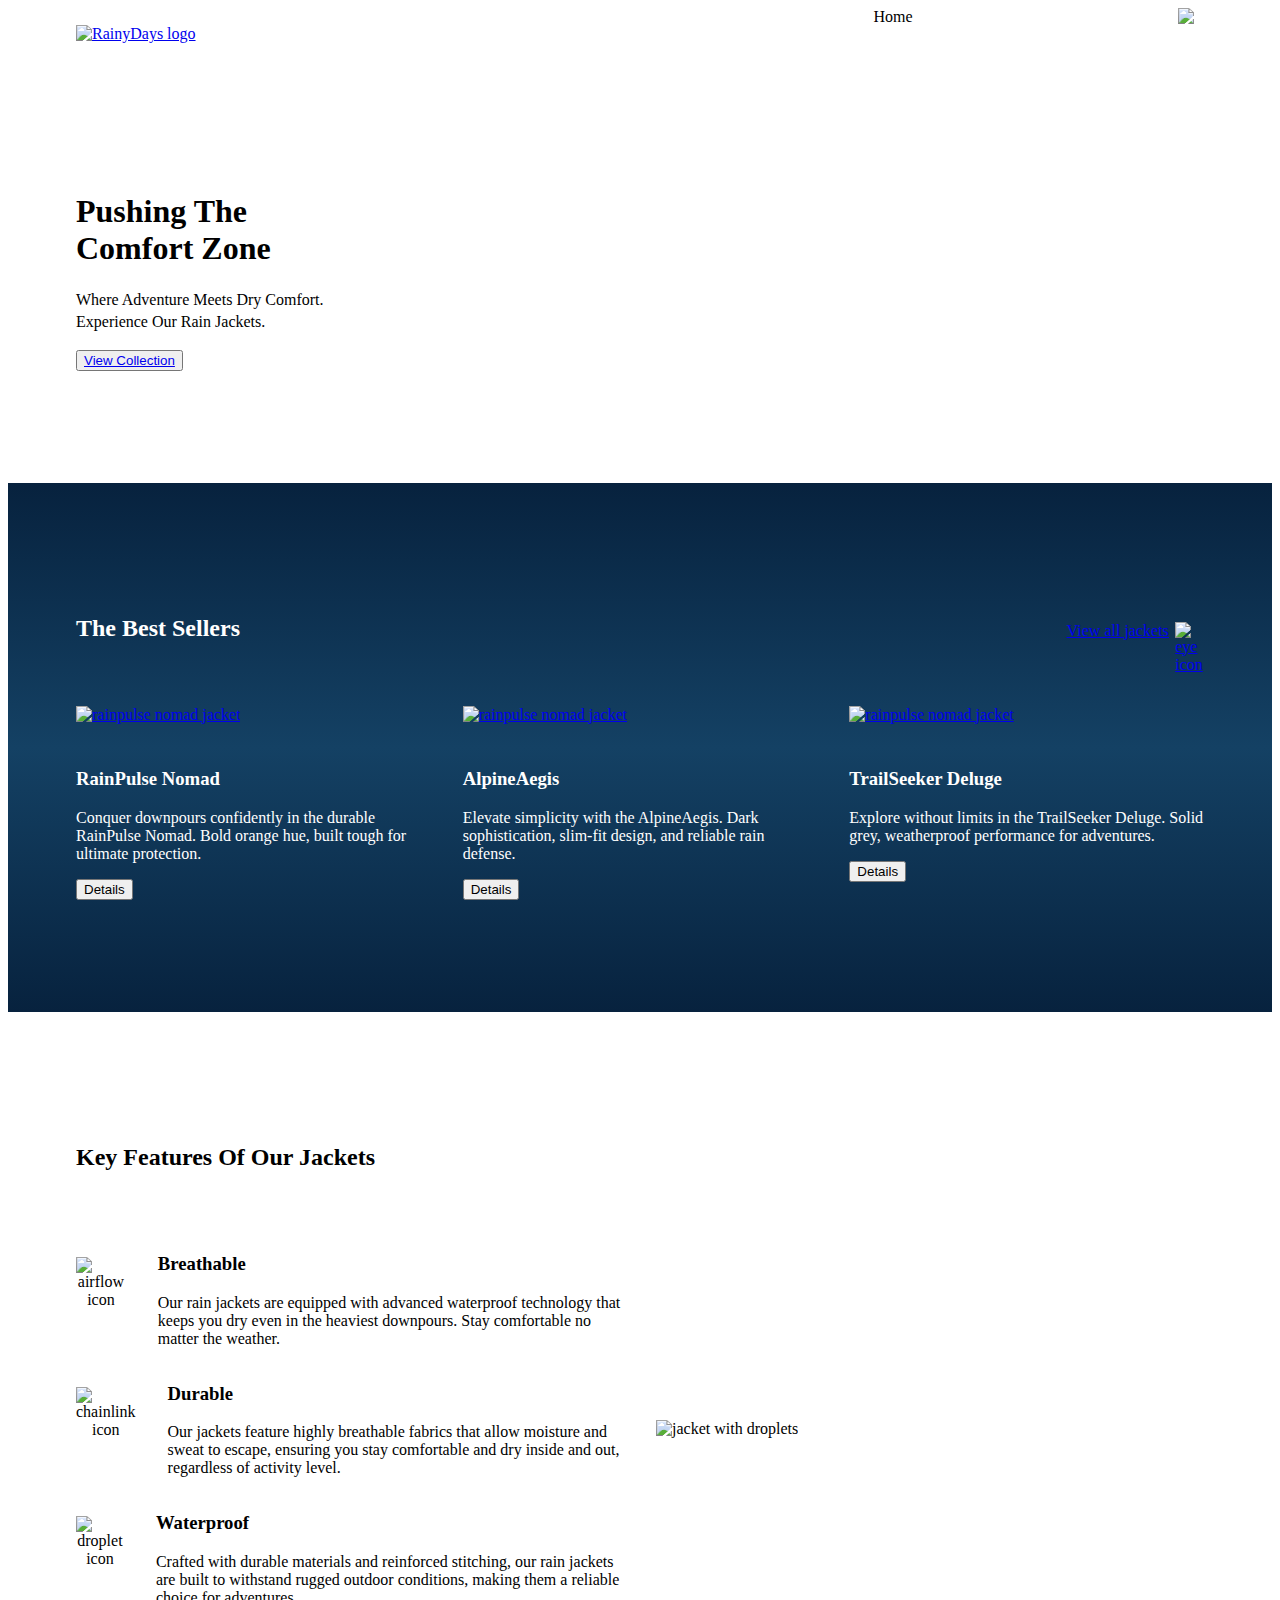
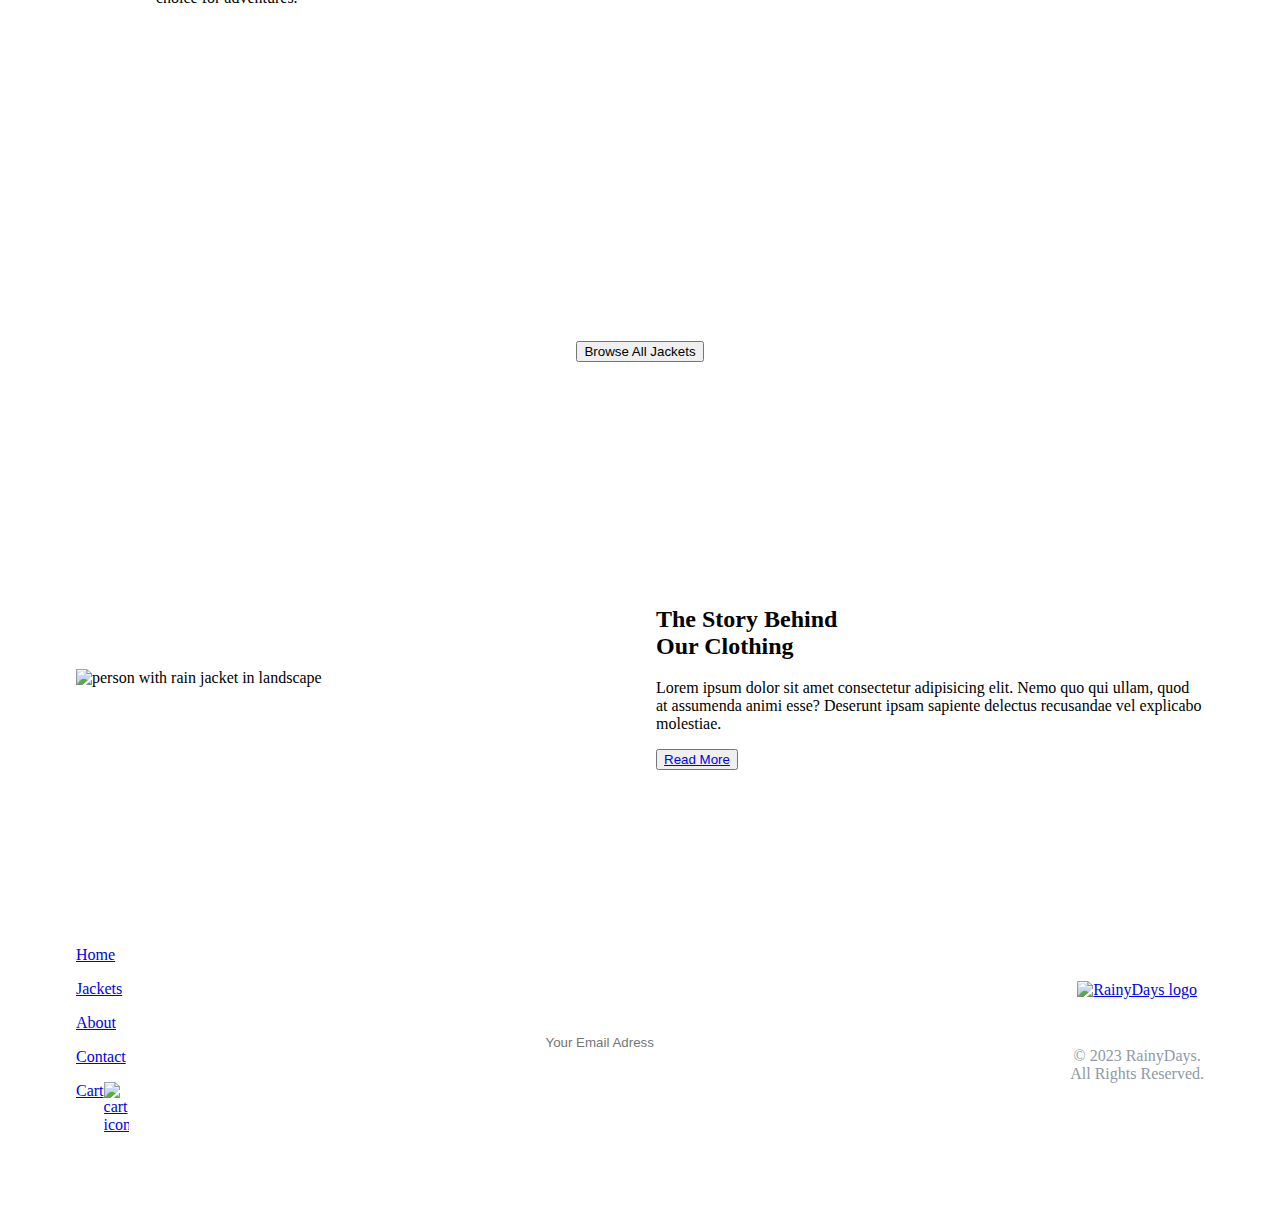
==== commit 9306d9a0: "word remove" ====
--- a/index.html
+++ b/index.html
@@ -13,7 +13,7 @@
   <link rel="stylesheet" href="styles.css">
   <link rel="stylesheet" href="global.css">
   <title>Rainydays – jacket shop</title>
-  <script src="/js/nav.js" defer></script>
+  <script src="js/nav.js" defer></script>
 </head>
 
 <body>
@@ -87,7 +87,7 @@
             <a href="product.html"><img src="images/image-3.jpg" alt="rainpulse nomad jacket"></a>
           </div>
           <h3>TrailSeeker Deluge</h3>
-          <p>Explore without limits in the TrailSeeker Deluge. Solid grey, weatherproof performance for unstoppable
+          <p>Explore without limits in the TrailSeeker Deluge. Solid grey, weatherproof performance for 
             adventures.</p>
           <a href="product.html"><button class="button">Details</button></a>
         </div>
--- a/styles.css
+++ b/styles.css
@@ -0,0 +1,907 @@
+/* ====================
+   layout
+   ==================== */
+
+.bestseller-heading,
+.features-heading {
+  margin-bottom: 4rem;
+}
+
+.features,
+.about,
+.footer-menu {
+  align-items: center;
+}
+
+.hero,
+footer,
+section {
+  padding: 4rem 0;
+}
+
+.same-color {
+  padding: 2rem 0;
+} 
+
+
+@media (min-width: 40em) {
+
+  .hero,
+  section {
+    padding: 7rem 0;
+  }
+
+  .same-color {
+  padding: 4rem 0;
+} 
+}
+
+.container {
+  margin-inline: auto;
+  width: min(90%, 70.5rem);
+}
+
+.split {
+  display: flex;
+  flex-direction: column;
+}
+
+@media (min-width: 40em) {
+  .split {
+    flex-direction: row;
+  }
+
+  .split>* {
+    flex-basis: 100%;
+  }
+
+  .split>*+* {
+    margin-left: 2em;
+  }
+}
+
+.bg-dark-gradient {
+  background-image: linear-gradient(to bottom, #07223E, #144164, #07223E);
+  color: #fff;
+}
+
+.bg-dark {
+  background-color: var(--clr-primary);
+  color: #fff;
+}
+
+
+/* ==============
+   header / nav
+   ============== */
+
+header {
+  background-color: var(--clr-primary);
+}
+
+.flex {
+  display: flex;
+  gap: 1.6rem;
+}
+
+.logo {
+  width: 6em;
+  margin: 1em 0;
+}
+
+.link-with-icon {
+  display: flex;
+}
+
+.cart-icon {
+  width: 1.6em;
+}
+
+
+
+.wrapper {
+  margin-inline: auto;
+  width: min(90%, 70.5rem);
+  display: flex;
+  align-items: center;
+  justify-content: space-between;
+}
+
+.primary-navigation {
+  list-style: none;
+  padding: 0;
+  margin: 0;
+}
+
+nav a {
+  text-decoration: none;
+  color: #fff;
+  position: relative;
+}
+
+nav a:after {
+  content: "";
+  position: absolute;
+  background-color: var(--clr-contrast);
+  height: 2px;
+  width: 0%;
+  left: 0;
+  bottom: -8px;
+  transition: 250ms;
+}
+
+nav a:hover:after {
+  width: 100%;
+}
+
+
+.active-page {
+  color: var(--clr-contrast);
+}
+
+.mobile-nav-toggle {
+  display: none;
+}
+
+@media (max-width: 40em) {
+  .primary-navigation {
+    gap: 2em;
+
+    position: fixed;
+    z-index: 1000;
+    inset: 0 0 0 30%;
+
+    flex-direction: column;
+    padding: min(30vh, 10rem) 2rem;
+
+    background: #031222;
+    transform: translateX(100%);
+    transition: transform 350ms ease-out;
+  }
+
+  .primary-navigation[data-visible="true"] {
+    transform: translateX(0%);
+  }
+
+  .mobile-nav-toggle {
+    position: absolute;
+    background: url(/images/burger-menu.svg);
+    background-repeat: no-repeat;
+    width: 2rem;
+    border: 0;
+    aspect-ratio: 1;
+    top: 1.3rem;
+    right: 2rem;
+    z-index: 9999;
+    display: block;
+  }
+
+  .mobile-nav-toggle[aria-expanded="true"] {
+    background-image: url(/images/close-circle.svg);
+  }
+}
+
+.sr-only {
+  display: none;
+}
+
+
+/* ====================
+   hero section
+   ==================== */
+
+.hero {
+  background-image: url('images/hero-img-extended-flipped.jpg');
+  color: var(--clr-primary)
+}
+
+.hero-about {
+  background-image: url('images/about-hero.jpg');
+  color: #fff;
+}
+
+.hero-jackets {
+  background-image: url('images/jackets-banner.jpg');
+  color: #fff;
+  background-position: left center;
+  background-size: cover;
+  background-repeat: no-repeat;
+}
+
+.hero,
+.hero-about, 
+.hero-about2 {
+  background-size: cover;
+  background-repeat: no-repeat;
+  background-position: center center;
+  width: 100%;
+
+}
+
+.hero-about2 {
+background-image: url('images/about2-hero.jpg');
+color: #fff;
+
+}
+
+@media (max-width: 40em) {
+  .hero {
+    
+    background-image: url('images/hero-mobile.jpg');
+  }
+
+  .hero-about {
+    background-image: url('images/contact-bg-mobile.jpg');
+  }
+}
+
+
+.subhead,
+.subhead-about {
+  font-size: var(--fs-400);
+  line-height: 1.4;
+  margin-top: 1em;
+}
+
+.subhead-about {
+  max-width: 25em;
+}
+
+
+
+/* ====================
+   bestseller section 
+   ==================== */
+
+.content img {
+  margin-bottom: 1.6em;
+  width: 100%;
+}
+
+
+
+@media (max-width: 40em) {
+  .content {
+    margin-bottom: 3em;
+  }
+
+  .desktop-only {
+    display: none;
+  }
+  
+}
+
+.upper-row {
+  display: flex;
+  justify-content: space-between;
+  align-items: baseline;
+}
+
+
+
+.view-all-mobile,
+.view-all {
+  display: flex;
+  gap: 0.4em;
+  transition: 250ms;
+}
+
+.view-all-mobile:hover ,.view-all:hover {
+  color: var(--clr-contrast);
+}
+
+.view-text {
+  text-decoration: underline;
+}
+
+.view-icon {
+  width: 1.8em;
+}
+
+@media (max-width: 40em) {
+
+  .view-all {
+    display: none;
+  }
+}
+
+@media (min-width: 40em) {
+
+  .view-all-mobile {
+    display: none;
+  }
+}
+
+/* ====================
+   features section
+   ==================== */
+
+.icon-item {
+  align-items: center;
+  text-align: center;
+}
+
+.icon-item img {
+  width: 30%;
+  margin-bottom: 2em;
+  text-align: center;
+  margin-left: auto;
+  margin-right: auto;
+}
+
+@media (max-width: 40em) {
+  .droplets {
+    display: none;
+  }
+}
+
+@media (max-width: 60em) {
+  .split.features {
+    flex-direction: column;
+  }
+}
+
+@media (min-width: 40em) {
+  .icon-item {
+    display: flex;
+    gap: 2em;
+    text-align: left;
+  }
+
+  .icon-item img {
+    width: 20%;
+  }
+
+  .features-heading::after {
+    content: "\A";
+    white-space: pre;
+  }
+
+}
+
+/* ==============
+   cta section
+   ============== */
+
+.cta-sec {
+  background-image: url('images/CTA\ section.jpg');
+  background-size: cover;
+  background-repeat: no-repeat;
+  background-position: center center;
+  width: 100%;
+  color: #fff;
+
+
+}
+
+.cta-con {
+  justify-content: center;
+  align-items: center;
+  text-align: center;
+
+}
+
+/* ===============
+   about section
+   =============== */
+
+@media (max-width: 40em) {
+  .lake {
+    margin-bottom: 3em;
+  }
+}
+
+/* ===============
+   contact information section
+   =============== */
+
+.contact-info-icon {
+  display: flex;
+  align-items: center;
+  gap: 1em;
+}
+
+.contact-info-icon img {
+  width: 4em;
+  margin-bottom: 1.4em;
+}
+
+/* ===============
+   FAQ section
+   =============== */
+
+  .faq {
+    margin-top: 2rem;
+    padding-bottom: 1rem;
+    border-bottom: 2px solid #7C8B9E;
+    cursor: pointer;
+  }
+
+  .question {
+    display: flex;
+    justify-content: space-between;
+    align-items: center;
+  }
+
+  .question h4 {
+    font-size: var(--fs-300);
+    font-weight: 400;
+  }
+
+  .answer {
+    max-height: 0;
+    overflow: hidden;
+    transition: max-height 250ms ease;
+  }
+
+  .answer p {
+    padding-top: 1rem ;
+    line-height: 1.6;
+    font-size: var(--fs-300);
+  }
+
+  .faq.active .answer {
+    max-height: 300px;
+    animation: fade 250ms ease-in-out;
+  }
+
+  .faq.active svg {
+    transform: rotate(180deg);
+  }
+
+  svg {
+    transition: transform 250ms ease-in;
+  }
+
+  @keyframes fade {
+    from {
+      opacity: 0;
+      transform: translateY(-10px);
+    }
+    to {
+      opacity: 1;
+      transform: translateY(0px);
+    }
+  }
+
+
+/* ===============
+   send a message section
+   =============== */
+
+.message-section {
+  display: flex;
+  gap: 1.6rem;
+  align-items: center;
+}
+
+.happy-guy {
+  max-width: 50%;
+  height: fit-content;
+}
+
+@media (max-width: 40em) {
+  .happy-guy {
+    display: none;
+  }
+}
+
+.message-section form {
+  margin: 0 auto;
+}
+
+.message-section label {
+  display: block;
+  margin: .6em 0;
+  font-weight: 600;
+}
+
+.message-section input[type="text"],
+.message-section input[type="email"],
+.message-section textarea {
+  width: 100%;
+  padding: .4rem;
+}
+
+/* =============
+   Product grid
+   ============= */
+
+  .product-grid {
+    display: grid;
+    gap: .125rem;
+    grid-template-columns: 
+    repeat(auto-fit, minmax(20rem, 1fr)); 
+  }
+
+  .card img {
+    margin-bottom: 1em;
+  }
+
+  @media (max-width: 45em) {
+    .product-grid {
+      grid-template-columns: 
+      repeat(auto-fit, minmax(15rem, 1fr));
+    }
+  }
+
+  .card {
+    padding: 1em;
+  }
+
+  .card-img {
+    width: 100%;
+    object-fit: cover;
+  }
+
+
+  /* =============
+   about page
+   ============= */
+
+  .right-align {
+    text-align: right;
+  }
+
+  @media (max-width: 40em) {
+    .right-align {
+      text-align: left;
+    }
+
+    .reverse {
+      flex-direction: column-reverse;
+    }
+
+    .about-heading {
+      margin-top: 1em;
+
+    }
+
+  }
+
+   /* =============
+   cart
+   ============= */
+
+   .payment-container {
+    display: flex;
+    background: url(/images/cart-bg.jpg);
+    background-size: cover;
+    flex-direction: column;
+    outline: none; border: none;
+    transition: all .2s linear;
+   }
+
+   .product-info, .payment-container form {
+    padding: 1.5rem;
+    background: #fff;
+    margin-top: 2em;
+    margin-bottom: 4em;
+    margin-inline: auto;
+    width: min(90%, 50.5rem);
+   }
+
+   .product-info {
+    margin-bottom: 0;
+   }
+   
+   .upperpart {
+    display: flex;
+    gap: 1em;
+    flex-wrap: wrap;
+    margin-bottom: 1em;
+    margin-top: 1em;
+   }
+
+   .final-cost {
+    display: flex;
+    justify-content: space-between;
+   }
+
+   .payment-container form .row {
+    display: flex;
+    flex-wrap: wrap;
+    gap: 1rem;
+   }
+
+   .payment-container form .row .col {
+    flex: 1 1 15em;
+   }
+
+   .payment-container .title {
+    font-size: var(--fs-300);
+    color: var(--clr-primary);
+    padding-bottom: 0.4em;
+    text-transform: uppercase;
+    margin: 0;
+   }
+
+
+   .payment-container form .row .col .inputBox {
+    margin:1em 0;
+   }
+
+   .payment-container form .row .col .inputBox span {
+    margin-bottom: .3em;
+    display: block;
+   }
+
+   .payment-container form .row .col .inputBox input {
+    width: 100%;
+    border: 1px solid #ccc;
+    padding: 0.6em 1em;
+    font-size: var(--fs-300);
+    text-transform: none;
+   }
+
+   .payment-container form .row .col .inputBox input:focus {
+    border: 1px solid #000;
+   }
+
+   .payment-container form .row .col .flex-container {
+    display: flex;
+    gap: 1em;
+   }
+
+   .payment-container form .row .col .flex-container .inputBox {
+    margin-top: 0.3em;
+   }
+
+   .payment-container form .row .col .inputBox img{
+    height: 2.125em;
+    margin-top: .625em;
+    filter: drop-shadow(0 0 1px #000);
+   }
+
+   .payment-container form .submit-btn {
+    width: 100%;
+    padding: 0.75em;
+    font-size: var(--fs-300);
+    background: var(--clr-primary);
+    color: #fff;
+    margin: 1em 0;
+    cursor: pointer;
+    border: none;
+    text-align: center;
+    border-radius: 4px;
+    
+   }
+
+   .payment-container form .submit-btn:hover {
+    background: var(--btn-hover);
+   }
+
+   .left-info {
+    background: url(/images/image-1-mini.jpg);
+    background-size: cover;
+    width: 6.25em;
+    height: 6.25em;
+   }
+
+   .right-info {
+    display: flex;
+    flex-direction: column;
+    justify-content: space-between;
+
+    
+   }
+
+   .right-info div {
+    justify-content: space-between;
+    display: flex;
+    width: 100%;
+   }
+
+   .right-info h4 {
+    margin: 0;
+   }
+
+   .jacket-size, .jacket-quantity {
+    width: 35%;
+    
+   }
+
+   /* =============
+   checkout complete
+   ============= */
+  
+   .complete-info {
+    text-align: center;
+    display: flex;
+    flex-direction: column;
+    align-items: center;
+    gap: 2em;
+    padding: 6em;
+    background: #fff;
+    text-transform: none;
+ 
+    
+   }
+
+   .complete-info-wrapper{
+    margin: 12em auto;
+    max-width: 90%;
+   }
+   
+   .checkmark-1 {
+    width: 6em;
+   }
+
+   .complete-info p, .complete-info  h2  {
+    margin: 0;
+    
+   }
+
+   /* =============
+   Product details
+   ============= */
+
+   .product-right-col {
+    display: flex;
+    flex-direction: column;
+    gap: 1.4em;
+   }
+
+   .prod-img {
+    margin-bottom: 2em;
+   }
+
+   .product-right-col p {
+    margin: 0;
+   }
+
+   .sizes {
+    display: flex;
+    gap: 1em;
+   }
+
+   .size {
+    display: flex;
+    border: 1px solid #000;
+    width: 2em;
+    aspect-ratio: 1;
+    text-align: center;
+    align-items: center;
+    justify-content: center;
+    }
+
+    .jacket-colors {
+      display: flex;
+      gap: 1em;
+    }
+
+    .jacket-thumb {
+      width: 18%;
+    }
+
+    .line {
+      border-top: 1px solid rgb(45, 45, 45);
+    }
+
+    .pricetag {
+      font-weight: bold;
+    }
+
+    .prod-dropdown {
+    margin-top: 2rem;
+    padding-bottom: 0.4rem;
+    border-bottom: 1px solid rgb(45, 45, 45);
+    cursor: pointer;
+    }
+
+    .txt-arrow {
+    display: flex;
+    justify-content: space-between;
+    align-items: center;
+    text-transform: uppercase;
+    gap: 1em;
+    }
+   
+
+/* =============
+   footer
+   ============= */
+
+.footer-menu {
+  display: flex;
+  justify-content: space-between;
+}
+
+@media (max-width: 45em) {
+  .footer-menu {
+    flex-direction: column;
+  }
+}
+
+.footer-content {
+  text-align: center;
+}
+
+.footer-menu form input {
+  width: 25em;
+  height: 2.8em;
+  border-radius: 4px;
+  text-align: center;
+  margin-top: 1.25em;
+  margin-bottom: 2.5em;
+  border: none;
+}
+
+.footer-menu .form-button {
+  background: transparent;
+  border: 2px solid #fff;
+  color: #fff;
+  border-radius: 4px;
+  font-size: var(--fs-300);
+  padding: 0.5em 1em;
+  transition: 250ms;
+  
+}
+
+.form-button:hover {
+  transform: scale(1.1);
+}
+
+
+.footer-logo {
+  width: 10rem;
+}
+
+.col-1 {
+  display: flex;
+  gap: 2em;
+  margin-bottom: 4em;
+}
+
+.col-1 a:hover {
+  color: var(--clr-contrast);
+}
+
+
+@media (min-width: 45em) {
+  .col-1 {
+    flex-direction: column;
+    gap: 1em;
+    margin-bottom: 0;
+    text-align: left;
+
+
+  }
+}
+
+.col-2 {
+  margin-bottom: 4em;
+}
+
+@media (min-width: 45em) {
+  .col-2 {
+    margin-bottom: 0;
+
+
+  }
+}
+
+.col-3 {
+  display: flex;
+  flex-direction: column;
+  gap: 2em;
+}
+
+.col-3 p {
+  color: rgb(142, 153, 165);
+}
+
+
+/* ====================
+   Microinteractions 
+   ==================== */
+
+   .image-hover {
+    transition: 250ms;
+   }
+
+   .image-hover:hover {
+    filter: brightness(1.2);
+   }
+
+   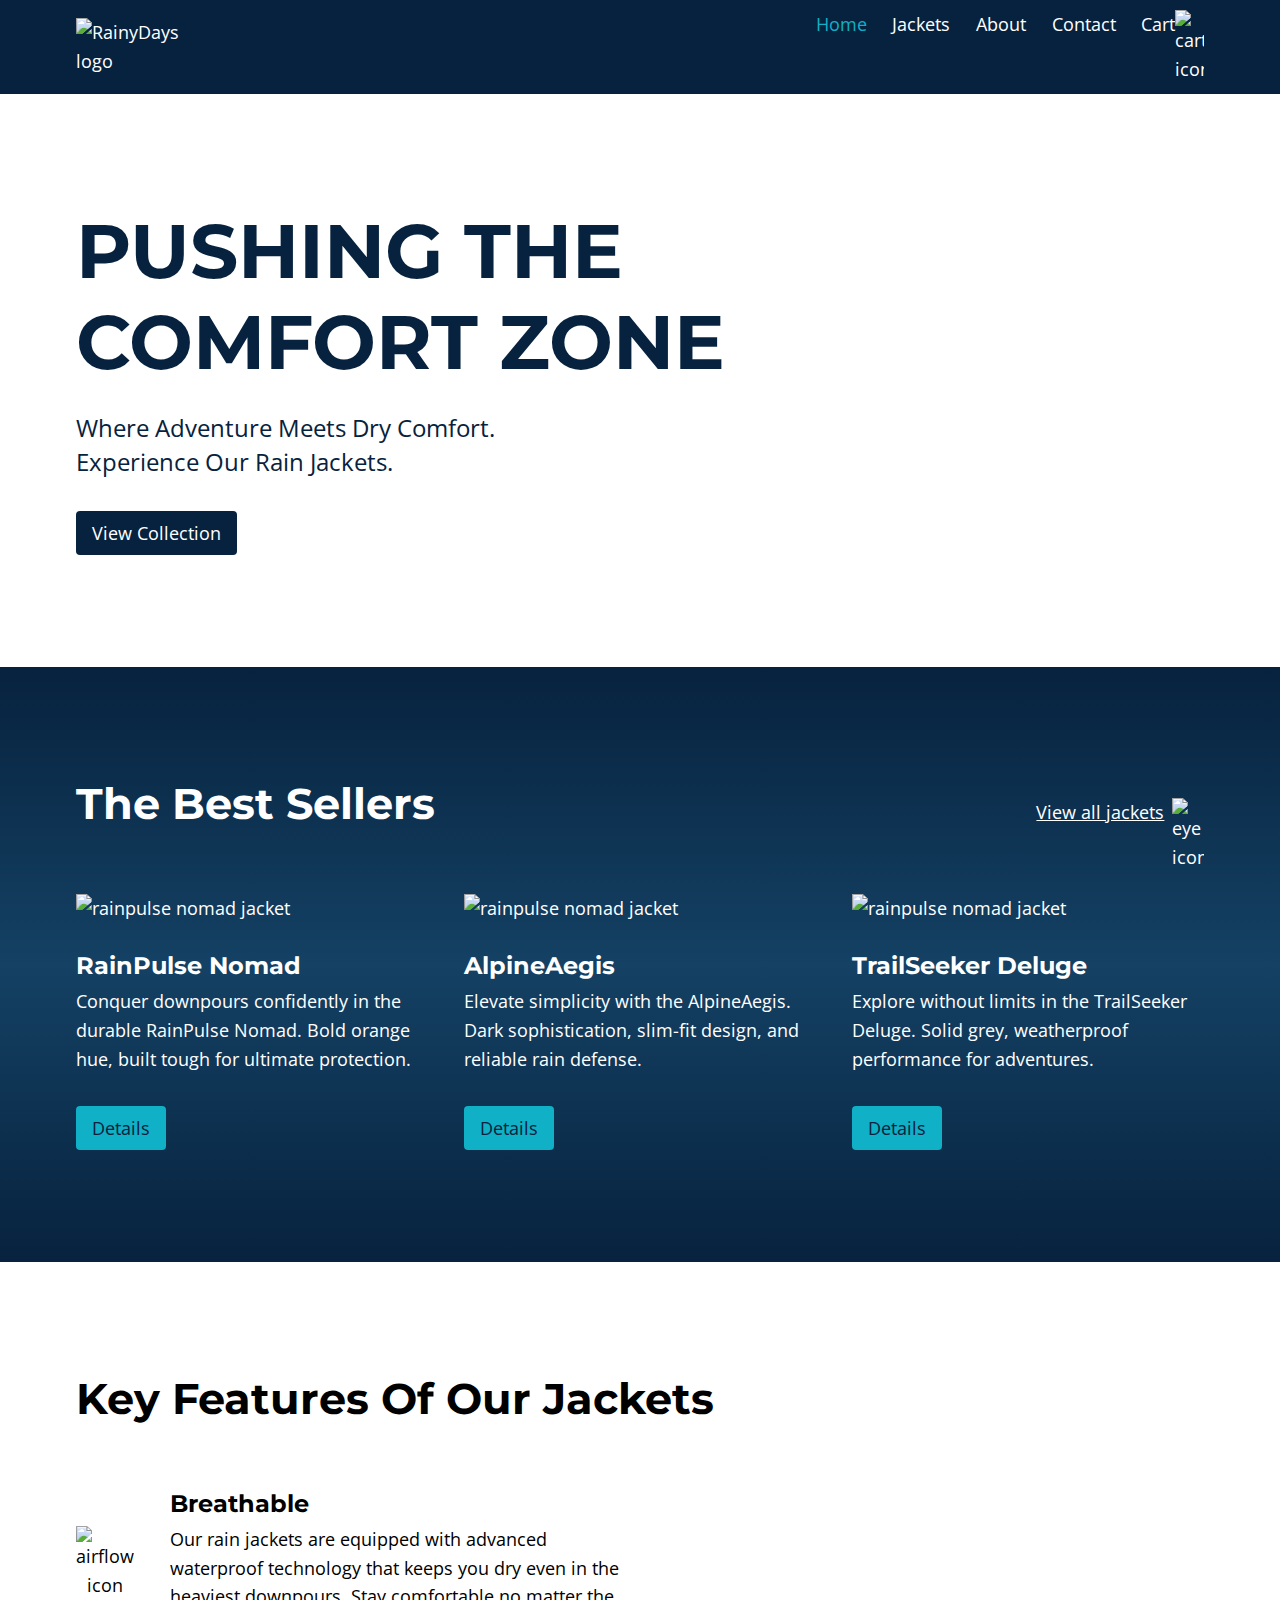
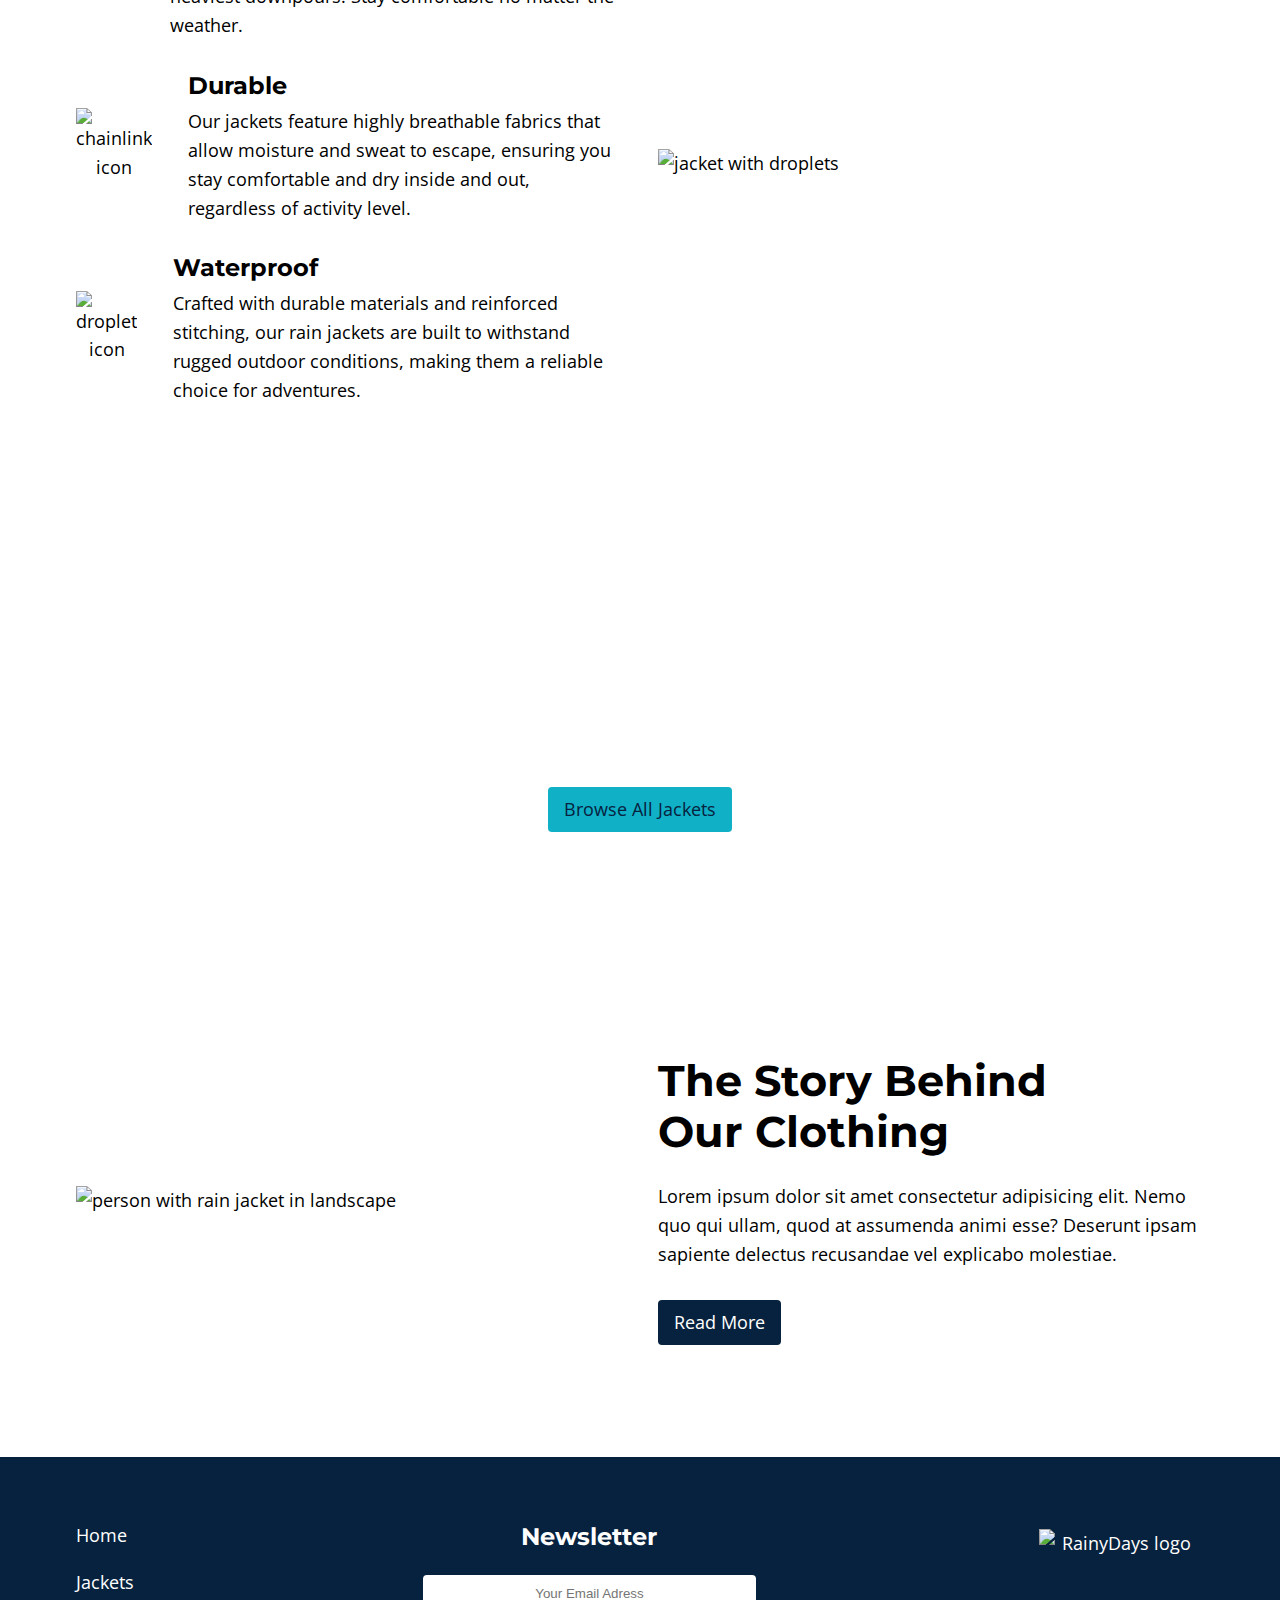
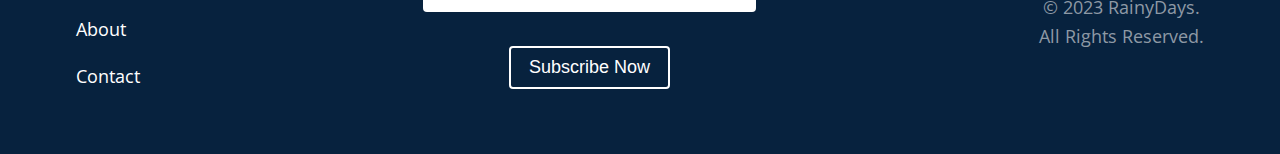
==== commit 4f44fbf8: "Button a fix" ====
--- a/index.html
+++ b/index.html
@@ -21,7 +21,7 @@
 
     <div class="wrapper">
 
-      <div class="mobile-nav-toggle" id="mobile-nav-toggle" aria-controls="primary-navigation" aria-expanded="false">
+      <div class="mobile-nav-toggle" id="mobile-nav-toggle" aria-controls="primary-navigation" aria-expanded="false" role="button">
         <span class="sr-only">Menu</span></div>
 
       <a href="index.html"><img class="logo" src="images/logo-white.svg" alt="RainyDays logo"></a>
@@ -48,7 +48,7 @@
       <h1>Pushing The <br> Comfort Zone</h1>
       <p class="subhead">Where Adventure Meets Dry Comfort. <br>
         Experience Our Rain Jackets.</p>
-      <button class="button-2"><a href="jackets.html">View Collection</a></button>
+      <a href="jackets.html" class="button-2">View Collection</a>
     </div>
   </section>
 
@@ -71,7 +71,7 @@
           <h3>RainPulse Nomad</h3>
           <p>Conquer downpours confidently in the durable RainPulse Nomad. Bold orange hue, built tough for ultimate
             protection.</p>
-          <a href="product.html"><button class="button">Details</button></a>
+          <a href="product.html" class="button">Details</a>
         </div>
         <div class="content">
           <div class="image-hover">
@@ -80,7 +80,7 @@
           <h3>AlpineAegis</h3>
           <p>Elevate simplicity with the AlpineAegis. Dark sophistication, slim-fit design, and reliable rain defense.
           </p>
-          <a href="product.html"><button class="button">Details</button></a>
+          <a href="product.html" class="button">Details</a>
         </div>
         <div class="content desktop-only">
           <div class="image-hover">
@@ -89,7 +89,7 @@
           <h3>TrailSeeker Deluge</h3>
           <p>Explore without limits in the TrailSeeker Deluge. Solid grey, weatherproof performance for 
             adventures.</p>
-          <a href="product.html"><button class="button">Details</button></a>
+            <a href="product.html" class="button">Details</a>
         </div>
         <a class="view-all-mobile" href="jackets.html">
           <span class="view-text">View all jackets</span>
@@ -139,7 +139,7 @@
     <div class="container">
       <div class="cta-con">
         <h2>Ready To Explore The <br> Rain Jacket Collection?</h2>
-        <a href="jackets.html"><button class="button">Browse All Jackets</button></a>
+        <a href="jackets.html" class="button">Browse All Jackets</a>
       </div>
     </div>
   </section>
@@ -153,7 +153,7 @@
           <h2>The Story Behind <br> Our Clothing</h2>
           <p>Lorem ipsum dolor sit amet consectetur adipisicing elit. Nemo quo qui ullam, quod at assumenda animi esse?
             Deserunt ipsam sapiente delectus recusandae vel explicabo molestiae.</p>
-          <button class="button-2"><a href="about.html">Read More</a></button>
+          <a href="about.html" class="button-2">Read More</a>
         </div>
       </div>
     </div>
@@ -167,11 +167,6 @@
           <a href="jackets.html">Jackets</a>
           <a href="about.html">About</a>
           <a href="contact.html">Contact</a>
-          <a href="cart.html" class="link-with-icon">
-            <span class="cart-text">Cart</span>
-            <img class="cart-icon" src="images/cart-icon.svg" alt="cart icon">
-          </a>
-
         </div>
         <div class="footer-content col-2">
           <h3>Newsletter</h3>
--- a/styles.css
+++ b/styles.css
@@ -165,7 +165,7 @@
 
   .mobile-nav-toggle {
     position: absolute;
-    background: url(/images/burger-menu.svg);
+    background: url(images/burger-menu.svg);
     background-repeat: no-repeat;
     width: 2rem;
     border: 0;
@@ -177,7 +177,7 @@
   }
 
   .mobile-nav-toggle[aria-expanded="true"] {
-    background-image: url(/images/close-circle.svg);
+    background-image: url(images/close-circle.svg);
   }
 }
 
@@ -565,7 +565,7 @@
 
    .payment-container {
     display: flex;
-    background: url(/images/cart-bg.jpg);
+    background: url(images/cart-bg.jpg);
     background-size: cover;
     flex-direction: column;
     outline: none; border: none;
@@ -653,35 +653,38 @@
     filter: drop-shadow(0 0 1px #000);
    }
 
-   .payment-container form .submit-btn {
-    width: 100%;
-    padding: 0.75em;
-    font-size: var(--fs-300);
-    background: var(--clr-primary);
-    color: #fff;
-    margin: 1em 0;
-    cursor: pointer;
-    border: none;
+
+   .button-container {
+    display: flex;
+    justify-content: center;
+    padding-top: 1em;
+   }
+
+    a.submit-btn {
+    flex: 1;
+    background-color: var(--clr-primary);
+    padding: 0.8em 1em;
     text-align: center;
     border-radius: 4px;
     
    }
 
-   .payment-container form .submit-btn:hover {
+   a.submit-btn:hover {
     background: var(--btn-hover);
    }
 
    .left-info {
-    background: url(/images/image-1-mini.jpg);
+    background: url(images/image-1-mini.jpg);
     background-size: cover;
-    width: 6.25em;
-    height: 6.25em;
+    width: 7em;
+    height: 7em;
    }
 
    .right-info {
     display: flex;
     flex-direction: column;
     justify-content: space-between;
+    gap: 1em;
 
     
    }
@@ -719,8 +722,14 @@
    }
 
    .complete-info-wrapper{
-    margin: 12em auto;
+    margin: 6em auto;
     max-width: 90%;
+   }
+
+   @media (min-width:50em) {
+    .complete-info-wrapper{
+      margin: 12em auto;
+     }
    }
    
    .checkmark-1 {
--- a/global.css
+++ b/global.css
@@ -0,0 +1,155 @@
+/* ====================
+   global styles
+   ==================== */
+
+:root {
+  --clr-primary: #07223E;
+  --btn-hover: #1a3c61;
+  --clr-contrast: #10B0C6;
+  --btn2-hover:#58d7e7;
+  --clr-neutral: #C8D1D6;
+
+  --ff-primary: 'Open Sans', sans-serif;
+  --ff-heading: 'Montserrat', sans-serif;
+
+  --fs-300: clamp(1rem, 0.9565rem + 0.2174vw, 1.125rem);
+  --fs-400: clamp(1.2rem, 1.0959rem + 0.5207vw, 1.4994rem);
+  --fs-500: clamp(1.44rem, 1.2457rem + 0.9717vw, 1.9988rem);
+  --fs-600: clamp(1.7281rem, 1.4025rem + 1.6283vw, 2.6644rem);
+  --fs-700: clamp(2.0738rem, 1.5596rem + 2.5707vw, 3.5519rem);
+  --fs-800: clamp(2.4881rem, 1.7066rem + 3.9076vw, 4.735rem);
+}
+
+/* ====================
+       components
+       ==================== */
+
+.button {
+  display: inline-block;
+  padding: 0.5rem 1rem;
+  font-size: var(--fs-300);
+  background-color: var(--clr-contrast);
+  color: var(--clr-primary);
+  border: none;
+  border-radius: 4px;
+  cursor: pointer;
+  position: relative;
+  z-index: 1;
+  transition: 250ms;
+  text-align: center;
+}
+
+.button:hover {
+  transform: scale(1.1);
+  background-color: var(--btn2-hover);
+}
+
+.button-2 {
+  display: inline-block;
+  padding: 0.5rem 1rem;
+  font-size: var(--fs-300);
+  background-color: var(--clr-primary);
+  color: #fff;
+  border: none;
+  border-radius: 4px;
+  cursor: pointer;
+  position: relative;
+  z-index: 1;
+  transition: 250ms;
+  text-align: center;
+}
+
+.button-2:hover {
+  transform: scale(1.1);
+  background-color: var(--btn-hover);
+}
+
+.wide {
+  width: 100%;
+}
+
+.wide:hover {
+  transform: scale(1);
+}
+
+* {
+  box-sizing: border-box;
+}
+
+body,
+h1,
+h2,
+h3,
+p {
+  margin: 0;
+}
+
+body {
+  font-family: var(--ff-primary);
+  font-weight: 400;
+  font-size: var(--fs-300);
+  line-height: 1.6;
+
+  overflow-x: hidden;
+}
+
+/* ====================
+     typography
+     ==================== */
+
+
+h1, h2, h3, h4 {
+  font-family: var(--ff-heading);
+  line-height: 1.2;
+}     
+
+
+h1 {
+  font-weight: 700;
+  font-size: var(--fs-800);
+  text-transform: uppercase;
+  
+}
+
+
+h2 {
+  font-weight: 700;
+  font-size: var(--fs-600);
+  margin-bottom: 1.5rem;
+}
+
+h3 {
+  font-weight: 700;
+  font-size: var(--fs-400);
+  margin-bottom: 0.4rem;
+}
+
+h4 {
+  font-size: var(--fs-400);
+}
+
+p {
+  margin-bottom: 2rem;
+}
+
+a {
+  color: #fff;
+  text-decoration: none;
+}
+
+.button a {
+  color:var(--clr-primary);
+}
+
+.button-2 a {
+  color:#fff;
+}
+
+img {
+  max-width: 100%;
+  display: block;
+}
+
+.bold {
+  font-weight: 700;
+}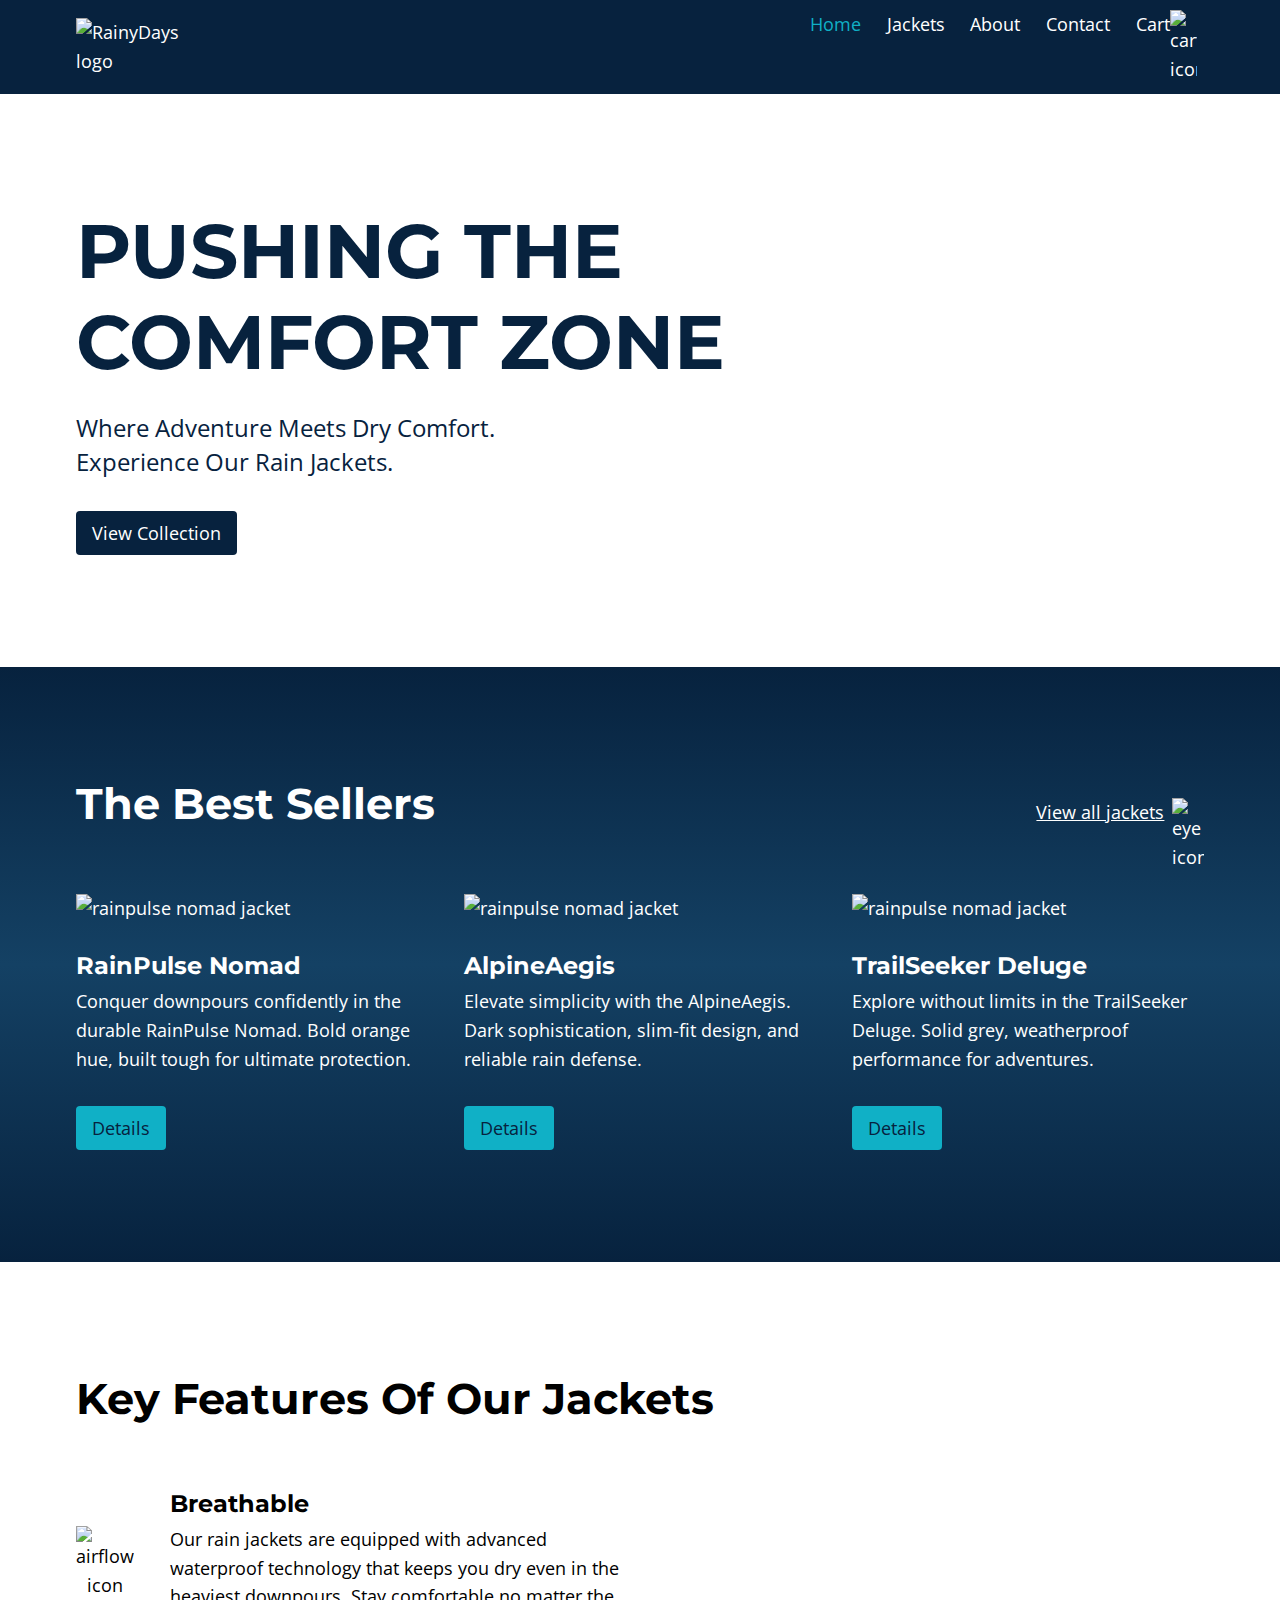
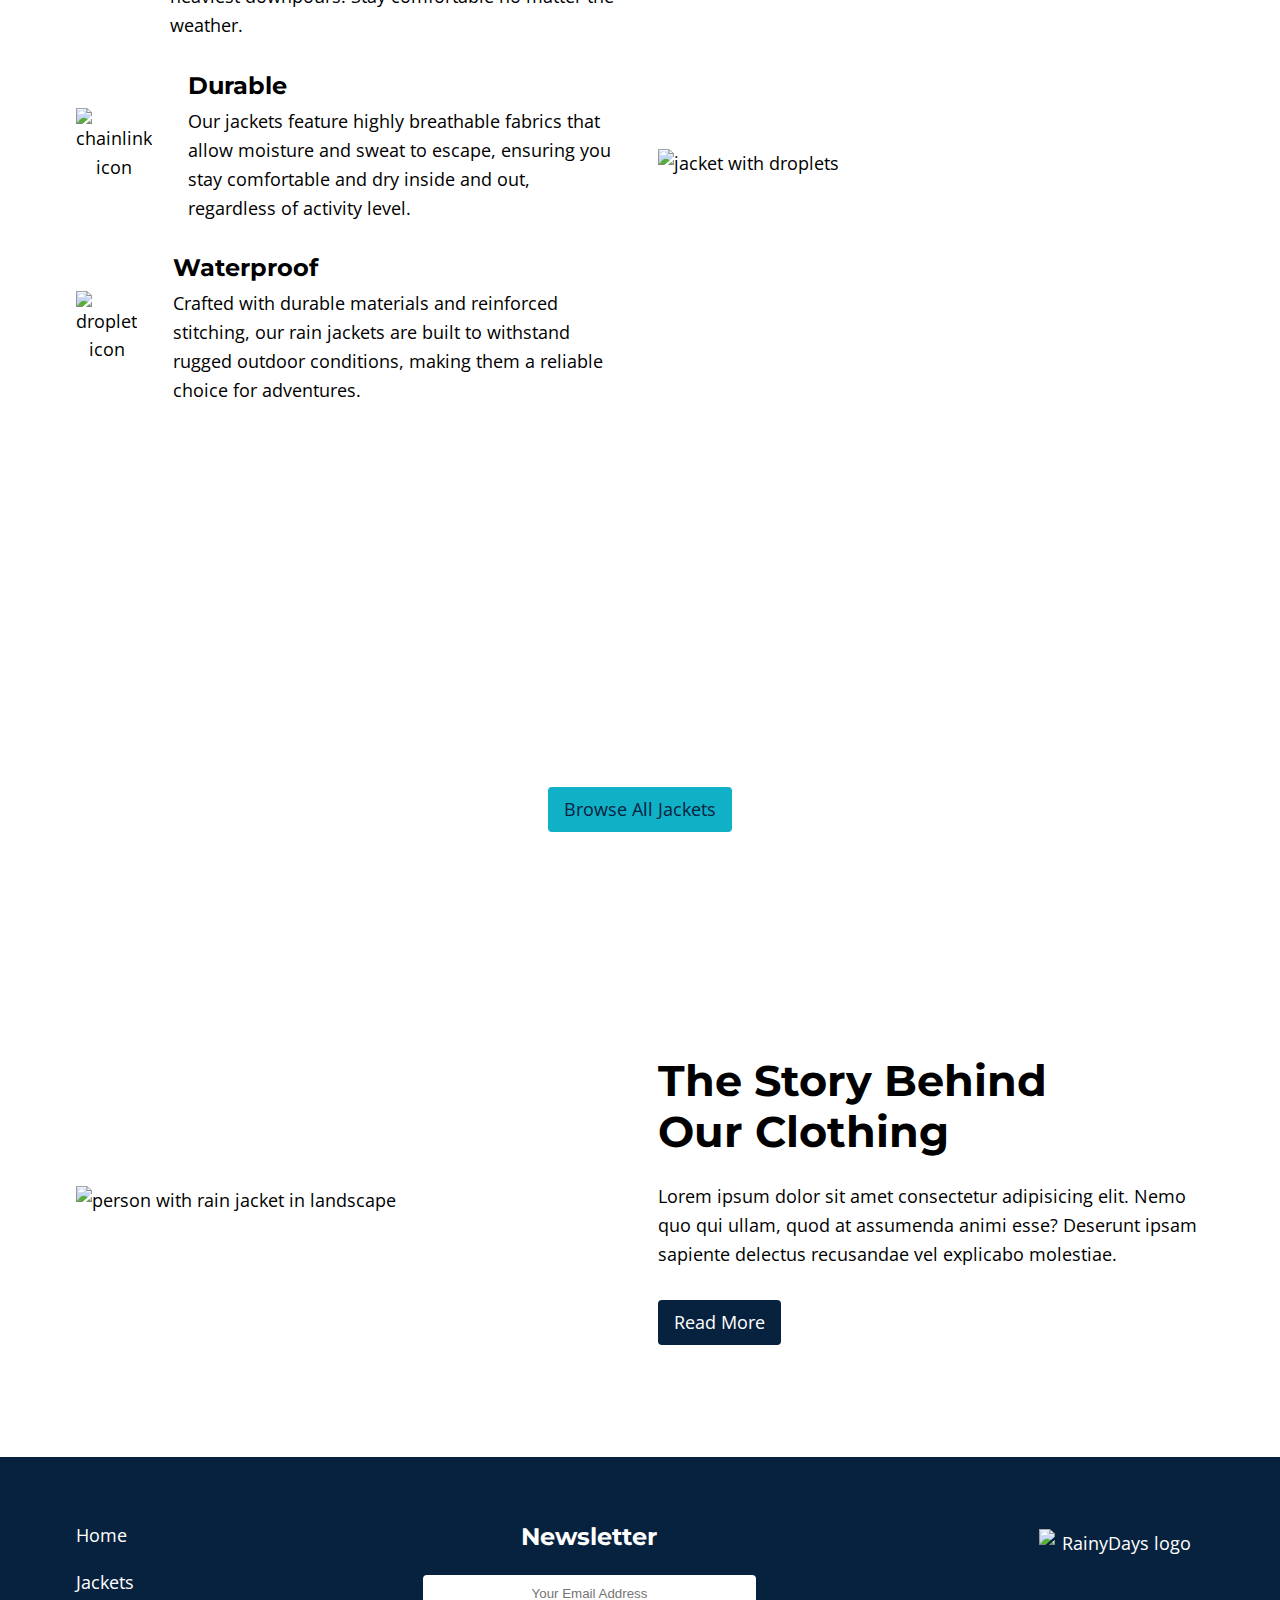
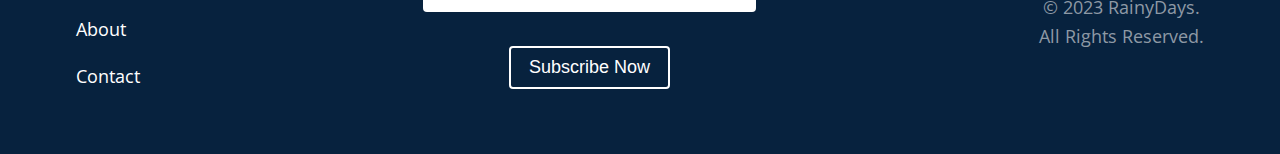
==== commit 90039583: "removing duplicates in CSS" ====
--- a/index.html
+++ b/index.html
@@ -33,10 +33,10 @@
           <li><a href="about.html">About</a></li>
           <li><a href="contact.html">Contact</a></li>
           <li><a href="cart.html" class="link-with-icon">
-              <span class="cart-text">Cart</span>
-              <img class="cart-icon" src="images/cart-icon.svg" alt="cart icon">
-            </a>
-            </a></li>
+            <span class="cart-text">Cart</span>
+            <img class="cart-icon" src="images/cart-icon.svg" alt="cart icon">
+          </a></li>
+        
         </ul>
       </nav>
     </div>
@@ -170,12 +170,13 @@
         </div>
         <div class="footer-content col-2">
           <h3>Newsletter</h3>
-          <form action="">
-            <input type="email" placeholder="Your Email Adress" required>
+          <form action="https://example.com/submit-form">
+            <label for="email" class="visually-hidden">Your Email Address:</label>
+            <input type="email" id="email" name="email" placeholder="Your Email Address" required>
             <br>
             <button class="form-button" type="submit">Subscribe Now</button>
           </form>
-        </div>
+        </div>        
         <div class="footer-content col-3">
           <a href="index.html"><img class="footer-logo" src="images/logo-white.svg" alt="RainyDays logo"></a>
           <p>© 2023 RainyDays. <br> All Rights Reserved.</p>
@@ -184,8 +185,6 @@
     </div>
   </footer>
 
-  </div>
-
 </body>
 
 </html>--- a/styles.css
+++ b/styles.css
@@ -21,8 +21,7 @@
 
 .same-color {
   padding: 2rem 0;
-} 
-
+}
 
 @media (min-width: 40em) {
 
@@ -32,8 +31,8 @@
   }
 
   .same-color {
-  padding: 4rem 0;
-} 
+    padding: 4rem 0;
+  }
 }
 
 .container {
@@ -91,13 +90,12 @@
 
 .link-with-icon {
   display: flex;
+  width: 3.8em;
 }
 
 .cart-icon {
-  width: 1.6em;
-}
-
-
+  width: 1.5em;
+}
 
 .wrapper {
   margin-inline: auto;
@@ -133,7 +131,6 @@
 nav a:hover:after {
   width: 100%;
 }
-
 
 .active-page {
   color: var(--clr-contrast);
@@ -209,7 +206,7 @@
 }
 
 .hero,
-.hero-about, 
+.hero-about,
 .hero-about2 {
   background-size: cover;
   background-repeat: no-repeat;
@@ -219,14 +216,14 @@
 }
 
 .hero-about2 {
-background-image: url('images/about2-hero.jpg');
-color: #fff;
+  background-image: url('images/about2-hero.jpg');
+  color: #fff;
 
 }
 
 @media (max-width: 40em) {
   .hero {
-    
+
     background-image: url('images/hero-mobile.jpg');
   }
 
@@ -234,7 +231,6 @@
     background-image: url('images/contact-bg-mobile.jpg');
   }
 }
-
 
 .subhead,
 .subhead-about {
@@ -248,7 +244,6 @@
 }
 
 
-
 /* ====================
    bestseller section 
    ==================== */
@@ -258,8 +253,6 @@
   width: 100%;
 }
 
-
-
 @media (max-width: 40em) {
   .content {
     margin-bottom: 3em;
@@ -268,7 +261,7 @@
   .desktop-only {
     display: none;
   }
-  
+
 }
 
 .upper-row {
@@ -277,8 +270,6 @@
   align-items: baseline;
 }
 
-
-
 .view-all-mobile,
 .view-all {
   display: flex;
@@ -286,7 +277,8 @@
   transition: 250ms;
 }
 
-.view-all-mobile:hover ,.view-all:hover {
+.view-all-mobile:hover,
+.view-all:hover {
   color: var(--clr-contrast);
 }
 
@@ -299,14 +291,12 @@
 }
 
 @media (max-width: 40em) {
-
   .view-all {
     display: none;
   }
 }
 
 @media (min-width: 40em) {
-
   .view-all-mobile {
     display: none;
   }
@@ -370,15 +360,12 @@
   background-position: center center;
   width: 100%;
   color: #fff;
-
-
 }
 
 .cta-con {
   justify-content: center;
   align-items: center;
   text-align: center;
-
 }
 
 /* ===============
@@ -410,59 +397,60 @@
    FAQ section
    =============== */
 
-  .faq {
-    margin-top: 2rem;
-    padding-bottom: 1rem;
-    border-bottom: 2px solid #7C8B9E;
-    cursor: pointer;
-  }
-
-  .question {
-    display: flex;
-    justify-content: space-between;
-    align-items: center;
-  }
-
-  .question h4 {
-    font-size: var(--fs-300);
-    font-weight: 400;
-  }
-
-  .answer {
-    max-height: 0;
-    overflow: hidden;
-    transition: max-height 250ms ease;
-  }
-
-  .answer p {
-    padding-top: 1rem ;
-    line-height: 1.6;
-    font-size: var(--fs-300);
-  }
-
-  .faq.active .answer {
-    max-height: 300px;
-    animation: fade 250ms ease-in-out;
-  }
-
-  .faq.active svg {
-    transform: rotate(180deg);
-  }
-
-  svg {
-    transition: transform 250ms ease-in;
-  }
-
-  @keyframes fade {
-    from {
-      opacity: 0;
-      transform: translateY(-10px);
-    }
-    to {
-      opacity: 1;
-      transform: translateY(0px);
-    }
-  }
+.faq {
+  margin-top: 2rem;
+  padding-bottom: 1rem;
+  border-bottom: 2px solid #7C8B9E;
+  cursor: pointer;
+}
+
+.question {
+  display: flex;
+  justify-content: space-between;
+  align-items: center;
+}
+
+.question h4 {
+  font-size: var(--fs-300);
+  font-weight: 400;
+}
+
+.answer {
+  max-height: 0;
+  overflow: hidden;
+  transition: max-height 250ms ease;
+}
+
+.answer p {
+  padding-top: 1rem;
+  line-height: 1.6;
+  font-size: var(--fs-300);
+}
+
+.faq.active .answer {
+  max-height: 300px;
+  animation: fade 250ms ease-in-out;
+}
+
+.faq.active svg {
+  transform: rotate(180deg);
+}
+
+svg {
+  transition: transform 250ms ease-in;
+}
+
+@keyframes fade {
+  from {
+    opacity: 0;
+    transform: translateY(-10px);
+  }
+
+  to {
+    opacity: 1;
+    transform: translateY(0px);
+  }
+}
 
 
 /* ===============
@@ -507,305 +495,307 @@
    Product grid
    ============= */
 
+.product-grid {
+  display: grid;
+  gap: .125rem;
+  grid-template-columns:
+    repeat(auto-fit, minmax(20rem, 1fr));
+}
+
+.card img {
+  margin-bottom: 1em;
+}
+
+@media (max-width: 45em) {
   .product-grid {
-    display: grid;
-    gap: .125rem;
-    grid-template-columns: 
-    repeat(auto-fit, minmax(20rem, 1fr)); 
-  }
-
-  .card img {
-    margin-bottom: 1em;
-  }
-
-  @media (max-width: 45em) {
-    .product-grid {
-      grid-template-columns: 
+    grid-template-columns:
       repeat(auto-fit, minmax(15rem, 1fr));
-    }
-  }
-
-  .card {
-    padding: 1em;
-  }
-
-  .card-img {
-    width: 100%;
-    object-fit: cover;
-  }
-
-
-  /* =============
+  }
+}
+
+.card {
+  padding: 1em;
+}
+
+.card-img {
+  width: 100%;
+  object-fit: cover;
+}
+
+
+/* =============
    about page
    ============= */
 
+.right-align {
+  text-align: right;
+}
+
+@media (max-width: 40em) {
   .right-align {
-    text-align: right;
-  }
-
-  @media (max-width: 40em) {
-    .right-align {
-      text-align: left;
-    }
-
-    .reverse {
-      flex-direction: column-reverse;
-    }
-
-    .about-heading {
-      margin-top: 1em;
-
-    }
-
-  }
-
-   /* =============
+    text-align: left;
+  }
+
+  .reverse {
+    flex-direction: column-reverse;
+  }
+
+  .about-heading {
+    margin-top: 1em;
+
+  }
+}
+
+/* =============
    cart
    ============= */
 
-   .payment-container {
-    display: flex;
-    background: url(images/cart-bg.jpg);
-    background-size: cover;
-    flex-direction: column;
-    outline: none; border: none;
-    transition: all .2s linear;
-   }
-
-   .product-info, .payment-container form {
-    padding: 1.5rem;
-    background: #fff;
-    margin-top: 2em;
-    margin-bottom: 4em;
-    margin-inline: auto;
-    width: min(90%, 50.5rem);
-   }
-
-   .product-info {
-    margin-bottom: 0;
-   }
-   
-   .upperpart {
-    display: flex;
-    gap: 1em;
-    flex-wrap: wrap;
-    margin-bottom: 1em;
-    margin-top: 1em;
-   }
-
-   .final-cost {
-    display: flex;
-    justify-content: space-between;
-   }
-
-   .payment-container form .row {
-    display: flex;
-    flex-wrap: wrap;
-    gap: 1rem;
-   }
-
-   .payment-container form .row .col {
-    flex: 1 1 15em;
-   }
-
-   .payment-container .title {
-    font-size: var(--fs-300);
-    color: var(--clr-primary);
-    padding-bottom: 0.4em;
-    text-transform: uppercase;
-    margin: 0;
-   }
-
-
-   .payment-container form .row .col .inputBox {
-    margin:1em 0;
-   }
-
-   .payment-container form .row .col .inputBox span {
-    margin-bottom: .3em;
-    display: block;
-   }
-
-   .payment-container form .row .col .inputBox input {
-    width: 100%;
-    border: 1px solid #ccc;
-    padding: 0.6em 1em;
-    font-size: var(--fs-300);
-    text-transform: none;
-   }
-
-   .payment-container form .row .col .inputBox input:focus {
-    border: 1px solid #000;
-   }
-
-   .payment-container form .row .col .flex-container {
-    display: flex;
-    gap: 1em;
-   }
-
-   .payment-container form .row .col .flex-container .inputBox {
-    margin-top: 0.3em;
-   }
-
-   .payment-container form .row .col .inputBox img{
-    height: 2.125em;
-    margin-top: .625em;
-    filter: drop-shadow(0 0 1px #000);
-   }
-
-
-   .button-container {
-    display: flex;
-    justify-content: center;
-    padding-top: 1em;
-   }
-
-    a.submit-btn {
-    flex: 1;
-    background-color: var(--clr-primary);
-    padding: 0.8em 1em;
-    text-align: center;
-    border-radius: 4px;
-    
-   }
-
-   a.submit-btn:hover {
-    background: var(--btn-hover);
-   }
-
-   .left-info {
-    background: url(images/image-1-mini.jpg);
-    background-size: cover;
-    width: 7em;
-    height: 7em;
-   }
-
-   .right-info {
-    display: flex;
-    flex-direction: column;
-    justify-content: space-between;
-    gap: 1em;
-
-    
-   }
-
-   .right-info div {
-    justify-content: space-between;
-    display: flex;
-    width: 100%;
-   }
-
-   .right-info h4 {
-    margin: 0;
-   }
-
-   .jacket-size, .jacket-quantity {
-    width: 35%;
-    
-   }
-
-   /* =============
+.payment-container {
+  display: flex;
+  background: url(images/cart-bg.jpg);
+  background-size: cover;
+  flex-direction: column;
+  outline: none;
+  border: none;
+  transition: all .2s linear;
+}
+
+.product-info,
+.payment-container form {
+  padding: 1.5rem;
+  background: #fff;
+  margin-top: 2em;
+  margin-bottom: 4em;
+  margin-inline: auto;
+  width: min(90%, 50.5rem);
+}
+
+.product-info {
+  margin-bottom: 0;
+}
+
+.upperpart {
+  display: flex;
+  gap: 1em;
+  flex-wrap: wrap;
+  margin-bottom: 1em;
+  margin-top: 1em;
+}
+
+.final-cost {
+  display: flex;
+  justify-content: space-between;
+}
+
+form .row {
+  display: flex;
+  flex-wrap: wrap;
+  gap: 1rem;
+}
+
+form .row .col {
+  flex: 1 1 15em;
+}
+
+.payment-container .title {
+  font-size: var(--fs-300);
+  color: var(--clr-primary);
+  padding-bottom: 0.4em;
+  text-transform: uppercase;
+  margin: 0;
+}
+
+
+form .inputBox {
+  margin: 1em 0;
+}
+
+.inputBox span {
+  margin-bottom: .3em;
+  display: block;
+}
+
+.inputBox input {
+  width: 100%;
+  border: 1px solid #ccc;
+  padding: 0.6em 1em;
+  font-size: var(--fs-300);
+  text-transform: none;
+}
+
+.col .flex-container {
+  display: flex;
+  gap: 1em;
+}
+
+.inputBox img {
+  height: 2.125em;
+  margin-top: .625em;
+  filter: drop-shadow(0 0 1px #000);
+}
+
+.button-container {
+  display: flex;
+  justify-content: center;
+  padding-top: 1em;
+}
+
+.submit-btn {
+  flex: 1;
+  background-color: var(--clr-primary);
+  font-size: var(--fs-300);
+  color: #fff;
+  padding: 0.8em 1em;
+  text-align: center;
+  border-radius: 4px;
+  border: none;
+}
+
+.submit-btn:hover {
+  background: var(--btn-hover);
+}
+
+.left-info {
+  background: url(images/image-1-mini.jpg);
+  background-size: cover;
+  width: 7em;
+  height: 7em;
+}
+
+.right-info {
+  display: flex;
+  flex-direction: column;
+  justify-content: space-between;
+  gap: 1em;
+}
+
+.right-info div {
+  justify-content: space-between;
+  display: flex;
+  width: 100%;
+}
+
+.right-info h4 {
+  margin: 0;
+}
+
+.jacket-size,
+.jacket-quantity {
+  width: 35%;
+
+}
+
+/* =============
    checkout complete
    ============= */
-  
-   .complete-info {
-    text-align: center;
-    display: flex;
-    flex-direction: column;
-    align-items: center;
-    gap: 2em;
-    padding: 6em;
-    background: #fff;
-    text-transform: none;
- 
-    
-   }
-
-   .complete-info-wrapper{
-    margin: 6em auto;
-    max-width: 90%;
-   }
-
-   @media (min-width:50em) {
-    .complete-info-wrapper{
-      margin: 12em auto;
-     }
-   }
-   
-   .checkmark-1 {
-    width: 6em;
-   }
-
-   .complete-info p, .complete-info  h2  {
-    margin: 0;
-    
-   }
-
-   /* =============
+
+.complete-info {
+  text-align: center;
+  display: flex;
+  flex-direction: column;
+  align-items: center;
+  gap: 2em;
+  padding: 6em;
+  background: #fff;
+  text-transform: none;
+}
+
+.complete-info-wrapper {
+  margin: 6em auto;
+  max-width: 90%;
+}
+
+@media (min-width:50em) {
+  .complete-info-wrapper {
+    margin: 12em auto;
+  }
+}
+
+.checkmark-1 {
+  width: 6em;
+}
+
+.complete-info p,
+.complete-info h2 {
+  margin: 0;
+
+}
+
+/* =============
    Product details
    ============= */
 
-   .product-right-col {
-    display: flex;
-    flex-direction: column;
-    gap: 1.4em;
-   }
-
-   .prod-img {
-    margin-bottom: 2em;
-   }
-
-   .product-right-col p {
-    margin: 0;
-   }
-
-   .sizes {
-    display: flex;
-    gap: 1em;
-   }
-
-   .size {
-    display: flex;
-    border: 1px solid #000;
-    width: 2em;
-    aspect-ratio: 1;
-    text-align: center;
-    align-items: center;
-    justify-content: center;
-    }
-
-    .jacket-colors {
-      display: flex;
-      gap: 1em;
-    }
-
-    .jacket-thumb {
-      width: 18%;
-    }
-
-    .line {
-      border-top: 1px solid rgb(45, 45, 45);
-    }
-
-    .pricetag {
-      font-weight: bold;
-    }
-
-    .prod-dropdown {
-    margin-top: 2rem;
-    padding-bottom: 0.4rem;
-    border-bottom: 1px solid rgb(45, 45, 45);
-    cursor: pointer;
-    }
-
-    .txt-arrow {
-    display: flex;
-    justify-content: space-between;
-    align-items: center;
-    text-transform: uppercase;
-    gap: 1em;
-    }
-   
+.product-right-col {
+  display: flex;
+  flex-direction: column;
+  gap: 1.4em;
+}
+
+.prod-img {
+  margin-bottom: 2em;
+}
+
+.product-right-col p {
+  margin: 0;
+}
+
+.sizes {
+  display: flex;
+  gap: 1em;
+}
+
+.size {
+  display: flex;
+  border: 1px solid #000;
+  width: 2em;
+  aspect-ratio: 1;
+  text-align: center;
+  align-items: center;
+  justify-content: center;
+  cursor: pointer;
+}
+
+.size:hover {
+  background-color: #bec4cd;
+}
+
+.jacket-colors {
+  display: flex;
+  gap: 1em;
+}
+
+.jacket-thumb {
+  width: 18%;
+  cursor: pointer;
+}
+
+.jacket-thumb:hover {
+  filter: brightness(.8);
+}
+
+.line {
+  border-top: 1px solid rgb(45, 45, 45);
+}
+
+.pricetag {
+  font-weight: bold;
+}
+
+.prod-dropdown {
+  margin-top: 2rem;
+  padding-bottom: 0.4rem;
+  border-bottom: 1px solid rgb(45, 45, 45);
+  cursor: pointer;
+}
+
+.txt-arrow {
+  display: flex;
+  justify-content: space-between;
+  align-items: center;
+  text-transform: uppercase;
+  gap: 1em;
+}
+
 
 /* =============
    footer
@@ -826,14 +816,14 @@
   text-align: center;
 }
 
-.footer-menu form input {
+.footer-menu input {
   width: 25em;
   height: 2.8em;
   border-radius: 4px;
+  border: none;
   text-align: center;
   margin-top: 1.25em;
   margin-bottom: 2.5em;
-  border: none;
 }
 
 .footer-menu .form-button {
@@ -844,7 +834,7 @@
   font-size: var(--fs-300);
   padding: 0.5em 1em;
   transition: 250ms;
-  
+
 }
 
 .form-button:hover {
@@ -900,17 +890,27 @@
   color: rgb(142, 153, 165);
 }
 
+.visually-hidden {
+  position: absolute;
+  width: 1px;
+  height: 1px;
+  margin: -1px;
+  padding: 0;
+  border: 0;
+  clip: rect(0 0 0 0);
+  overflow: hidden;
+  white-space: nowrap;
+}
+
 
 /* ====================
    Microinteractions 
    ==================== */
 
-   .image-hover {
-    transition: 250ms;
-   }
-
-   .image-hover:hover {
-    filter: brightness(1.2);
-   }
-
-   +.image-hover {
+  transition: 250ms;
+}
+
+.image-hover:hover {
+  filter: brightness(1.2);
+}--- a/global.css
+++ b/global.css
@@ -6,7 +6,7 @@
   --clr-primary: #07223E;
   --btn-hover: #1a3c61;
   --clr-contrast: #10B0C6;
-  --btn2-hover:#58d7e7;
+  --btn2-hover: #58d7e7;
   --clr-neutral: #C8D1D6;
 
   --ff-primary: 'Open Sans', sans-serif;
@@ -97,18 +97,19 @@
      typography
      ==================== */
 
-
-h1, h2, h3, h4 {
+h1,
+h2,
+h3,
+h4 {
   font-family: var(--ff-heading);
   line-height: 1.2;
-}     
+}
 
 
 h1 {
   font-weight: 700;
   font-size: var(--fs-800);
   text-transform: uppercase;
-  
 }
 
 
@@ -138,18 +139,28 @@
 }
 
 .button a {
-  color:var(--clr-primary);
+  color: var(--clr-primary);
 }
 
 .button-2 a {
-  color:#fff;
+  color: #fff;
 }
+
+.bold {
+  font-weight: 700;
+}
+
+
+/* ====================
+     other
+     ==================== */
 
 img {
   max-width: 100%;
   display: block;
 }
 
-.bold {
-  font-weight: 700;
+textarea:focus,
+input:focus {
+  outline: 2px solid var(--clr-contrast);
 }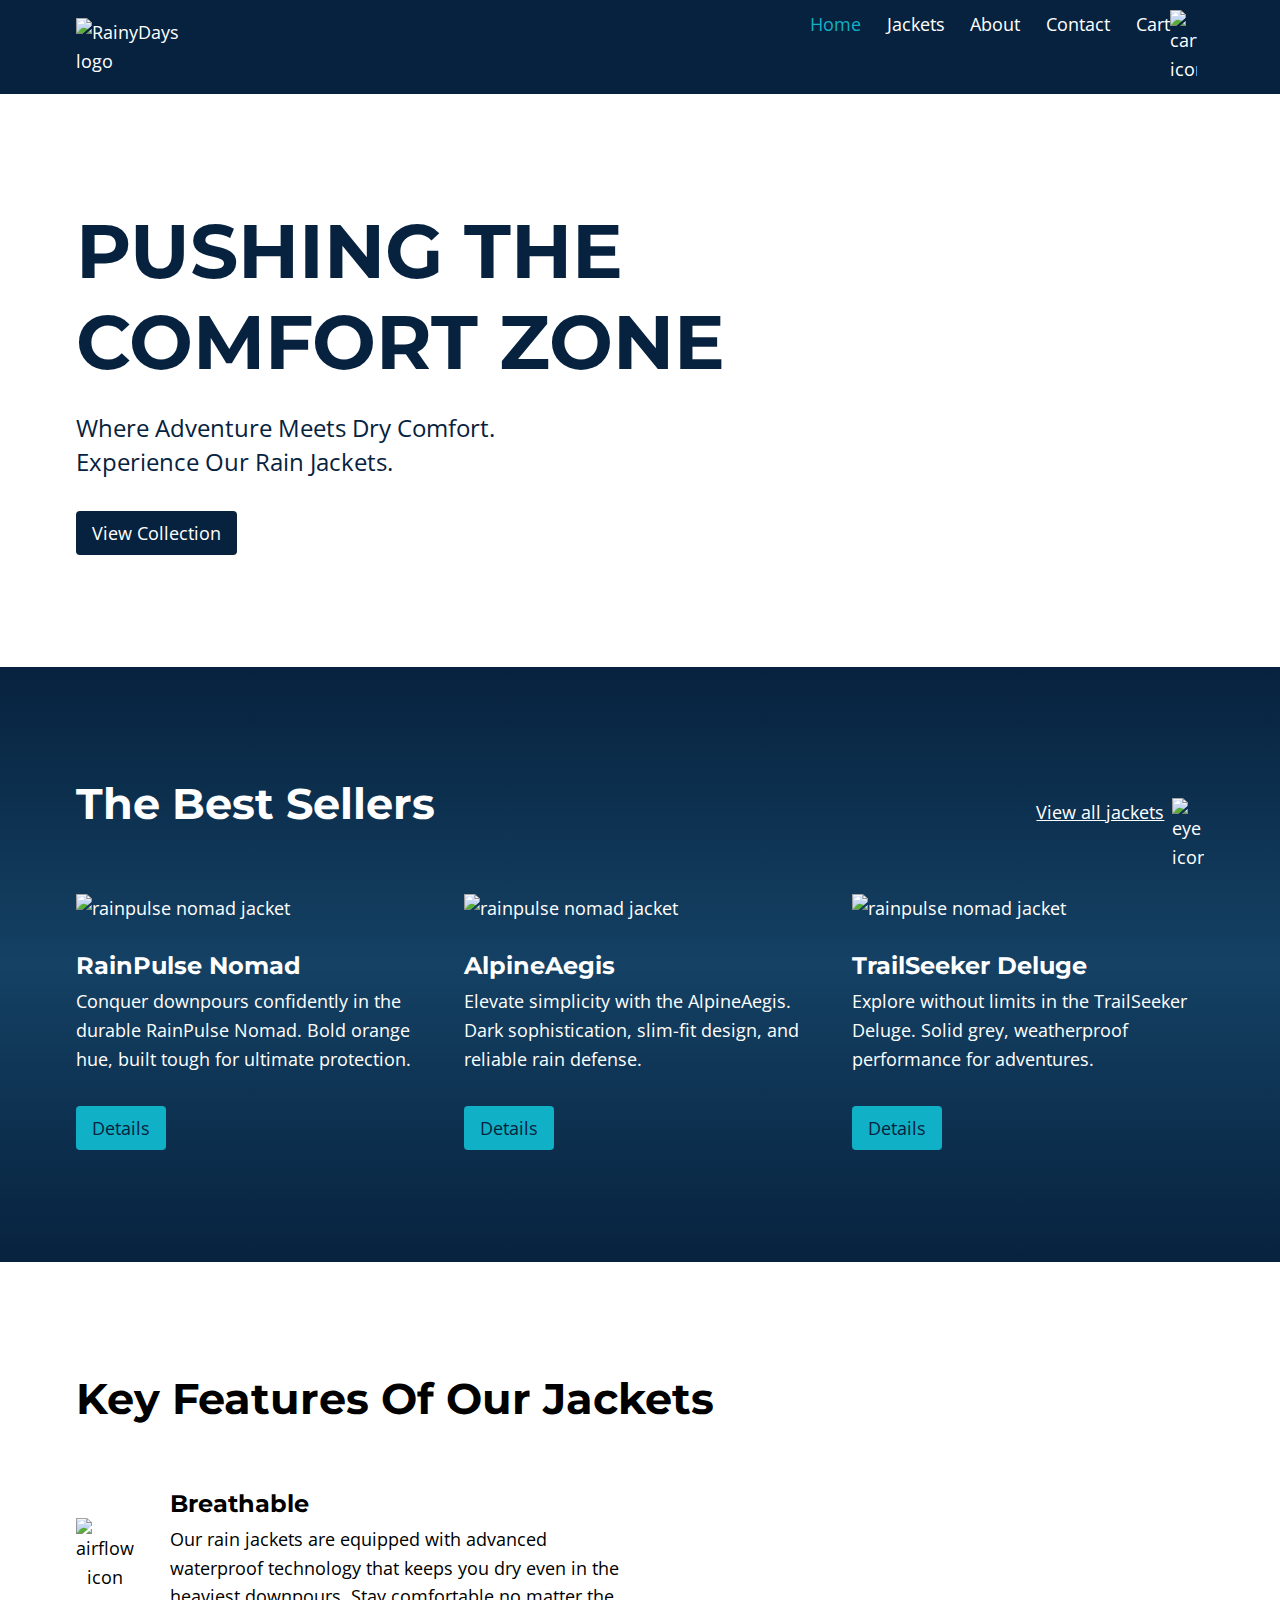
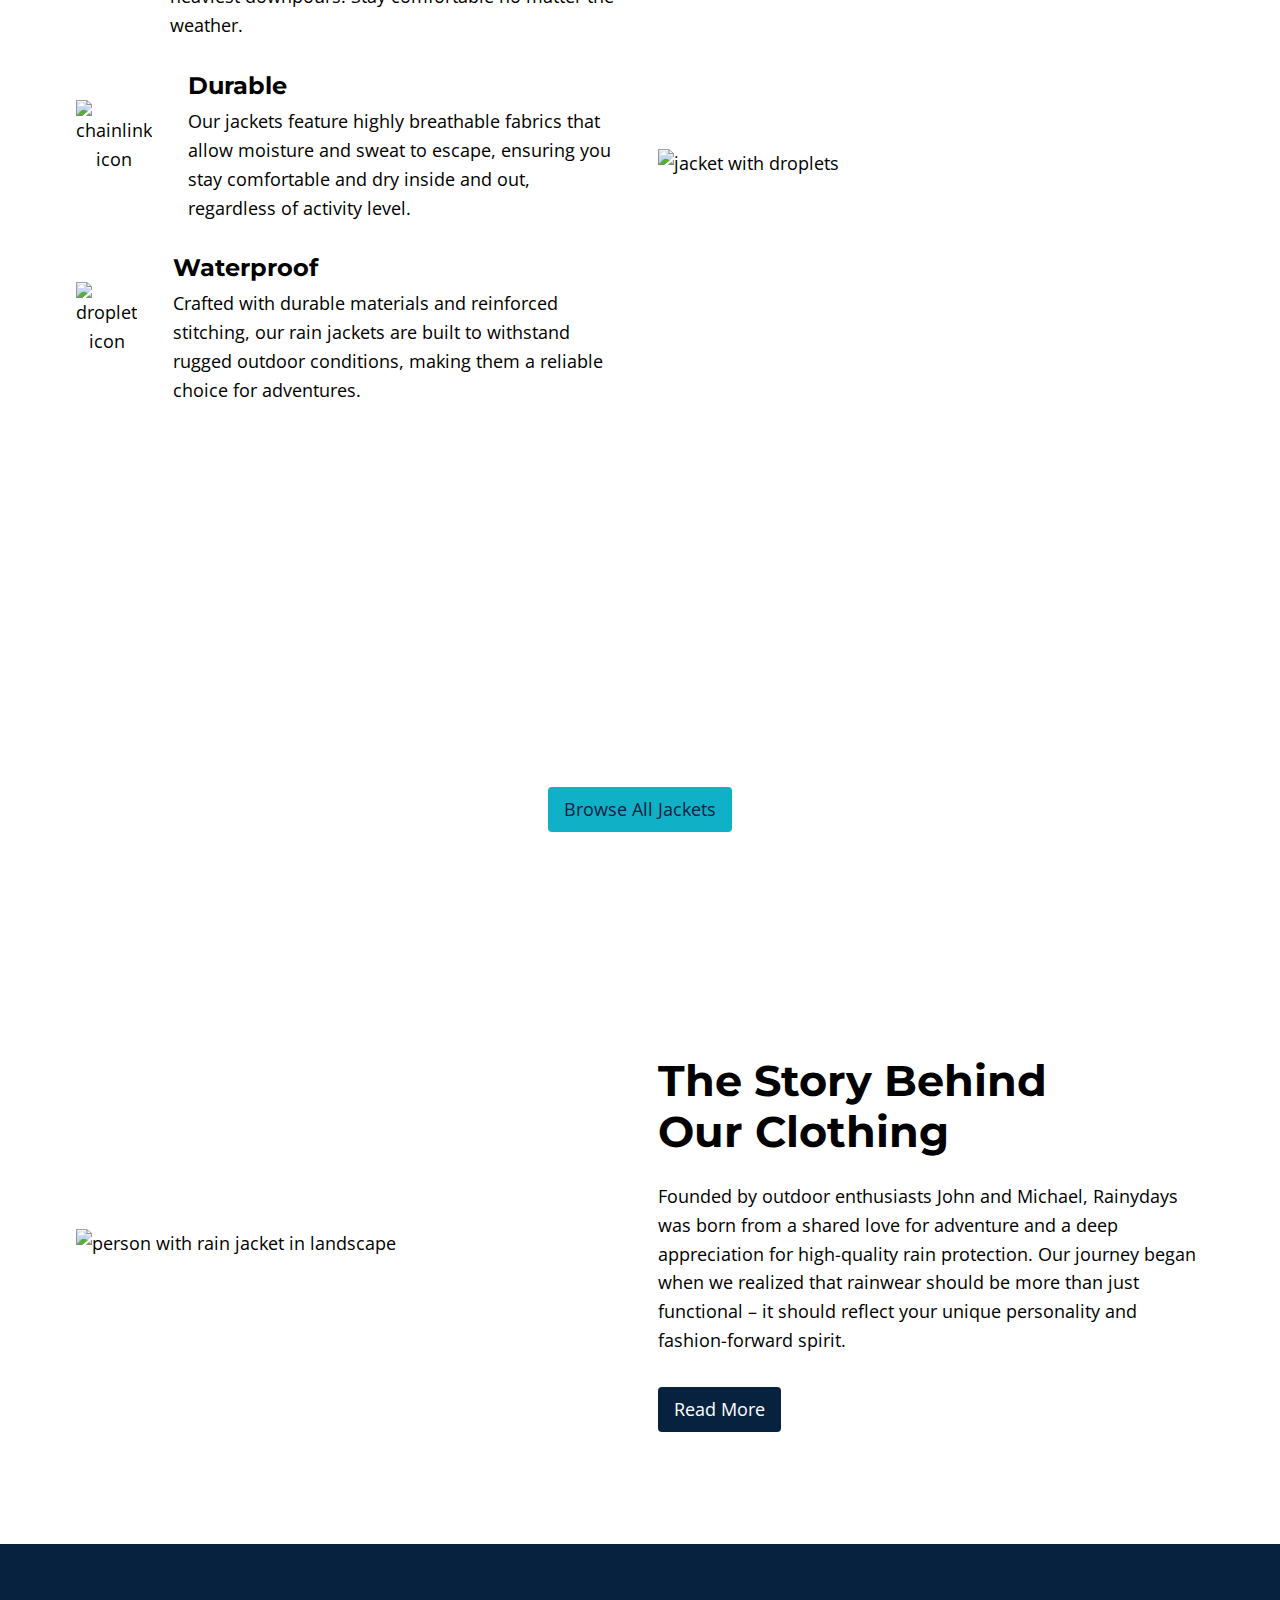
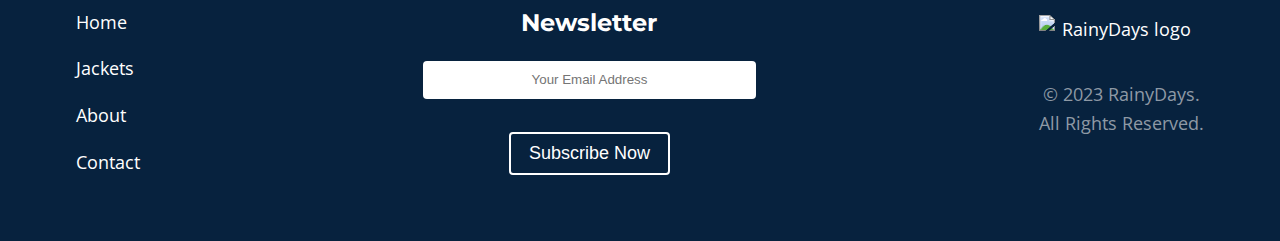
==== commit e67b5a42: "Update index.html" ====
--- a/index.html
+++ b/index.html
@@ -151,8 +151,7 @@
         </div>
         <div>
           <h2>The Story Behind <br> Our Clothing</h2>
-          <p>Lorem ipsum dolor sit amet consectetur adipisicing elit. Nemo quo qui ullam, quod at assumenda animi esse?
-            Deserunt ipsam sapiente delectus recusandae vel explicabo molestiae.</p>
+          <p>Founded by outdoor enthusiasts John and Michael, Rainydays was born from a shared love for adventure and a deep appreciation for high-quality rain protection. Our journey began when we realized that rainwear should be more than just functional – it should reflect your unique personality and fashion-forward spirit.</p>
           <a href="about.html" class="button-2">Read More</a>
         </div>
       </div>
@@ -187,4 +186,4 @@
 
 </body>
 
-</html>+</html>
--- a/styles.css
+++ b/styles.css
@@ -339,7 +339,8 @@
   }
 
   .icon-item img {
-    width: 20%;
+    width: 5em;
+    height: 5em;
   }
 
   .features-heading::after {
@@ -438,6 +439,8 @@
 
 svg {
   transition: transform 250ms ease-in;
+  max-width: 15px;
+  margin-left: 1rem;
 }
 
 @keyframes fade {
